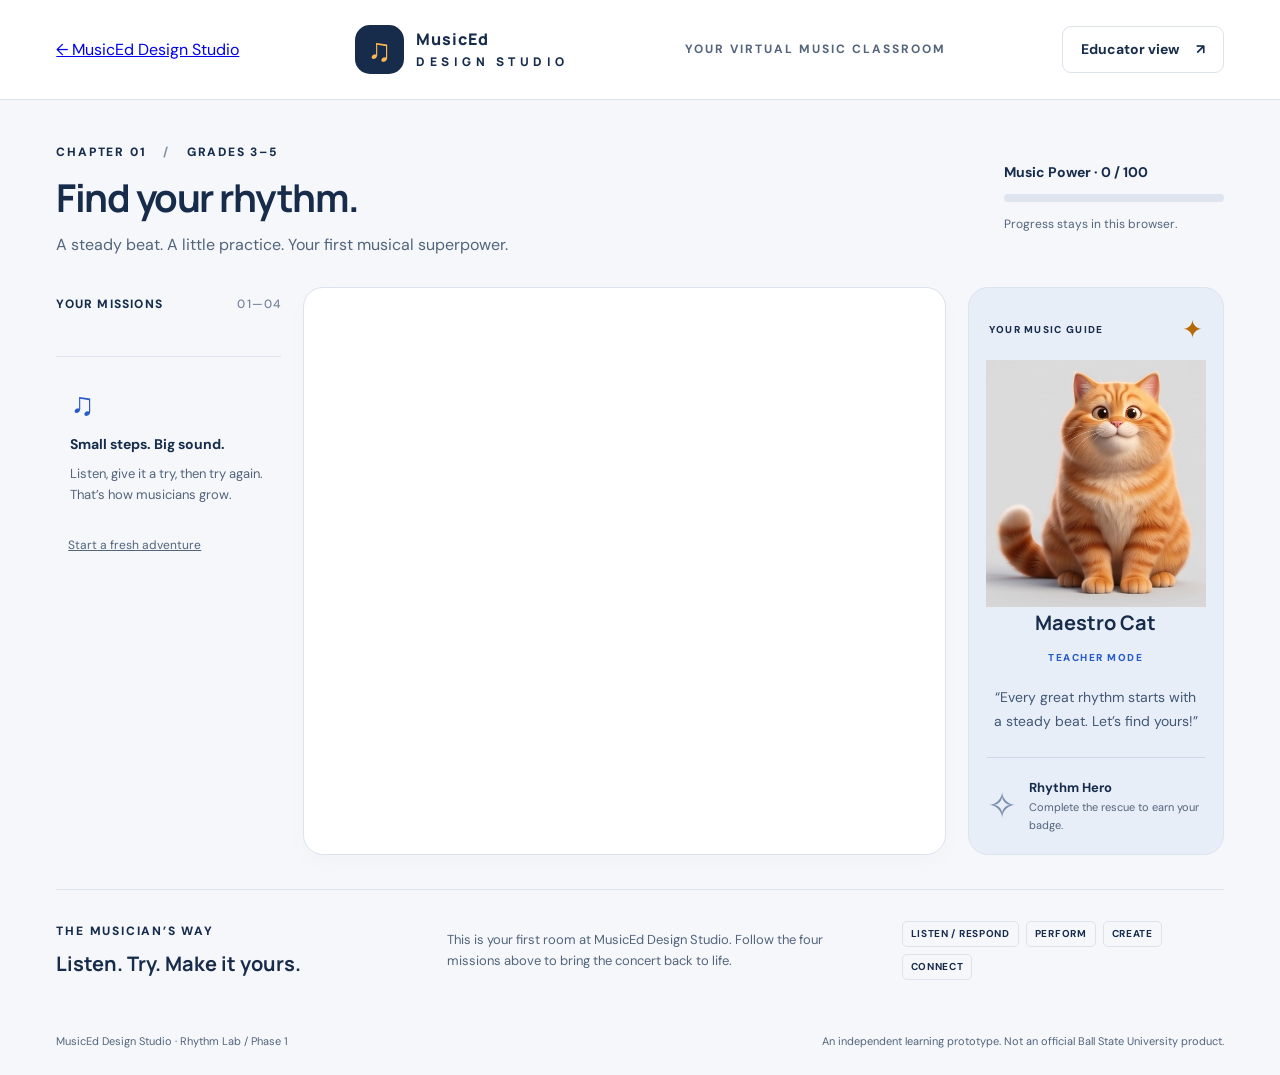
==== rhythm-lab/index.html @ 7a93085a "Add files via upload" ====
<!doctype html>
<html lang="en"><head><meta charset="utf-8"><meta name="viewport" content="width=device-width,initial-scale=1"><title>MusicEd Design Studio • Rhythm Lab</title><meta name="description" content="Learn, listen, and play in Maestro Cat’s interactive Rhythm Lab for grades 3–5."><link rel="icon" type="image/svg+xml" href="data:image/svg+xml,%3Csvg xmlns='http://www.w3.org/2000/svg' viewBox='0 0 40 40'%3E%3Crect width='40' height='40' rx='12' fill='%23132849'/%3E%3Ctext x='8' y='30' font-size='30' fill='%23ffbb53'%3E♪%3C/text%3E%3C/svg%3E"><link rel="stylesheet" href="style.css"><script src="app.js" defer></script></head>
<body><a class="skip" href="#workspace">Skip to lesson</a><header><a href="../">← MusicEd Design Studio</a><a class="brand" href="#" aria-label="MusicEd Design Studio classroom"><span class="brandmark">♫</span><span>MusicEd<small>DESIGN STUDIO</small></span></a><div class="header-center">YOUR VIRTUAL MUSIC CLASSROOM</div><button id="teacher-open" class="outline">Educator view <span aria-hidden="true">↗</span></button></header>
<main><section class="welcome"><div><span class="eyebrow">CHAPTER 01 <span> / </span> GRADES 3–5</span><h1>Find your rhythm.</h1><p>A steady beat. A little practice. Your first musical superpower.</p></div><div class="power"><span id="power-label">Music Power · 0 / 100</span><progress id="power" value="0" max="100"></progress><small id="save-status">Progress stays in this browser.</small></div></section>
<div class="classroom"><aside class="mission-sidebar"><div class="side-heading">YOUR MISSIONS <span>01—04</span></div><nav id="missions" aria-label="Rhythm missions"></nav><div class="side-note"><span class="note-icon">♫</span><strong>Small steps. Big sound.</strong><p>Listen, give it a try, then try again. That’s how musicians grow.</p></div><button id="reset" class="text-button">Start a fresh adventure</button></aside>
<section id="workspace" class="workspace" tabindex="-1" aria-label="Interactive music lesson"></section>
<aside class="mentor"><div class="mentor-top"><span class="eyebrow">YOUR MUSIC GUIDE</span><span class="mentor-star">✦</span></div><div class="portrait" role="img" aria-label="Maestro Cat, a friendly orange tabby"><img src="../assets/maestro-reference.jpeg" alt="" width="2048" height="1117"></div><div class="mentor-copy"><h2 id="cat-name">Maestro Cat</h2><span class="cat-state" id="cat-state">TEACHER MODE</span><p id="cat-message">“Every great rhythm starts with a steady beat. Let’s find yours!”</p></div><div class="badge-box" id="badge"><span>✧</span><div><strong>Rhythm Hero</strong><small>Complete the rescue to earn your badge.</small></div></div></aside></div>
<section class="journey"><div><span class="eyebrow">THE MUSICIAN’S WAY</span><h2>Listen. Try. Make it yours.</h2></div><p>This is your first room at MusicEd Design Studio. Follow the four missions above to bring the concert back to life.</p><div class="journey-tags"><span>LISTEN / RESPOND</span><span>PERFORM</span><span>CREATE</span><span>CONNECT</span></div></section></main>
<footer><span>MusicEd Design Studio <span aria-hidden="true">·</span> Rhythm Lab / Phase 1</span><span>An independent learning prototype. Not an official Ball State University product.</span></footer>
<dialog id="teacher"><div class="dialog-head"><div><span class="eyebrow">MUSIC EDUCATOR MODE</span><h2>Teach the Rhythm Lab</h2></div><button class="close" data-close="teacher" aria-label="Close educator view">×</button></div><p class="intro">Grades 3–5 · 15–20 minutes · speakers and a keyboard or touch screen</p><div class="teacher-grid"><section><h3>Learning targets</h3><ul><li>Maintain a steady pulse over eight beats.</li><li>Read a quarter note, a pair of eighth notes, and a quarter rest in a quarter-note beat context.</li><li>Compare faster and slower tempi.</li><li>Create, listen to, and revise a four-beat rhythm.</li></ul><h3>Teach it in the room</h3><p>Invite students to pat a pulse, echo a short pattern, and describe what changed. Model the rest with silent hands while the beat continues. Let partners alternate performer and observer.</p><h3>Connect</h3><p>Ask: “Where do you notice a steady pulse in your day? Which rhythm would you choose for a celebration, and why?” Discuss how practice and cooperation support an ensemble.</p></section><section><h3>Indiana standards connection</h3><p>This introductory practice supports selected ideas in the 2023 Music standards; it is not a complete standards assessment.</p><div id="standards"></div><h3>Evidence of learning</h3><p>Use the explanation questions, a student’s four-beat pattern, and an observed performance. The rescue score is practice feedback, not a grade: device delay and motor access can affect it.</p><h3>Adapt and extend</h3><p>Use the visible beat lights, slow the tempo, perform with a partner, or respond through movement. Accept an untimed teacher-observed performance as an alternative. Extend by asking students to repeat and vary the pattern across four measures.</p></section></div><section class="reflection"><h3>Preservice teacher reflection</h3><p>Informed by Ball State’s emphasis on classroom experience and reflection: teach a two-minute echo activity. What did you observe? What change helped learners keep the pulse? This resource complements supervised practice.</p><label for="reflection">Your teaching notes</label><textarea id="reflection" rows="3" placeholder="I noticed… Next time I will…"></textarea><small>Notes are saved only in this browser.</small></section><div class="source-links"><a href="https://www.in.gov/doe/files/IAS-Grades-K-12-Music.pdf" target="_blank" rel="noopener">Indiana 2023 Music Standards ↗</a><a href="https://www.bsu.edu/academics/collegesanddepartments/music/degrees-and-programs/undergraduate-majors/music-education" target="_blank" rel="noopener">Ball State Music Education ↗</a></div></dialog>
<dialog id="reset-dialog"><h2>Start again?</h2><p>This clears your mission progress and rhythm pattern on this browser. Your teaching notes stay.</p><div class="actions"><button class="outline" data-close="reset-dialog">Keep my progress</button><button class="primary" id="confirm-reset">Start fresh</button></div></dialog>
</body></html>
---- rhythm-lab/style.css ----
@import url('https://fonts.googleapis.com/css2?family=DM+Sans:wght@400;500;600;700&family=Manrope:wght@400;500;600;700;800&display=swap');
:root{--ink:#172c4b;--muted:#53647b;--blue:#265bc8;--paper:#f5f7fb;--line:#dce3ed;--orange:#ffb84e;--white:#fff}*{box-sizing:border-box}body{margin:0;background:var(--paper);color:var(--ink);font:16px/1.6 'DM Sans',Arial,sans-serif}button,a,input,textarea{-webkit-tap-highlight-color:transparent}button{font:inherit;cursor:pointer}button:disabled{cursor:not-allowed;opacity:.5}button:focus-visible,a:focus-visible,input:focus-visible,textarea:focus-visible{outline:3px solid #df7200;outline-offset:4px}button{transition:background .15s,transform .15s}button:active:not(:disabled){transform:translateY(2px)}h1,h2,h3,p{margin-top:0}h1,h2,h3,.brand{font-family:'Manrope',Arial,sans-serif}header{height:100px;border-bottom:1px solid var(--line);display:flex;align-items:center;justify-content:space-between;padding:0 4.4%;background:white;gap:20px}.brand{display:flex;gap:12px;align-items:center;color:var(--ink);text-decoration:none;font-size:16px;font-weight:800;letter-spacing:1px;line-height:1.3}.brand small{display:block;font-size:12px;letter-spacing:4.5px;margin-top:4px}.brandmark{display:grid;place-items:center;background:var(--ink);color:var(--orange);width:49px;height:49px;border-radius:15px;font-size:32px}.header-center{font-size:12px;letter-spacing:2px;font-weight:700;color:var(--muted)}.outline{border:1px solid var(--line);background:white;color:var(--ink);border-radius:9px;padding:11px 18px;font-weight:700;font-size:14px}.outline:hover{background:#eaf0fb}.outline span{margin-left:14px}main{max-width:1520px;padding:38px 4.4% 20px;margin:auto}.welcome{display:flex;justify-content:space-between;align-items:center;gap:25px;margin-bottom:30px}.eyebrow{font-size:12px;letter-spacing:1.8px;font-weight:800}.eyebrow>span{margin:0 12px;color:#8190a4}h1{font-size:clamp(30px,3vw,42px);line-height:1.25;letter-spacing:-1.5px;margin:10px 0}.welcome p{margin:0;color:var(--muted)}.power{min-width:220px;font-size:14px;font-weight:700}.power progress{display:block;width:100%;height:8px;border:0;margin:10px 0;background:#dfe5ee;border-radius:8px;overflow:hidden}.power progress::-webkit-progress-bar{background:#dfe5ee}.power progress::-webkit-progress-value{background:var(--blue)}.power progress::-moz-progress-bar{background:var(--blue)}small{font-size:12px}.power small{font-weight:400;color:var(--muted)}.classroom{display:grid;grid-template-columns:225px minmax(0,1fr) 256px;gap:22px;align-items:stretch}.mission-sidebar{padding-top:8px}.side-heading{font-size:12px;font-weight:800;letter-spacing:1.2px;margin-bottom:17px;display:flex;justify-content:space-between}.side-heading span{color:#75849a;font-weight:500}nav{display:grid;gap:10px}.mission{width:100%;border:1px solid transparent;background:transparent;padding:15px 10px;text-align:left;display:flex;gap:12px;align-items:center;border-radius:12px;color:var(--ink)}.mission.active{background:#e4edfc;border-color:#c9d8f6}.mission:hover:not(:disabled){background:#e9eff8}.mission .number{width:35px;height:35px;background:white;border:1px solid var(--line);border-radius:10px;display:grid;place-items:center;font-size:13px;flex-shrink:0}.mission.active .number{background:var(--blue);color:white;border-color:var(--blue)}.mission strong{display:block;font-size:14px}.mission small{display:block;color:var(--muted);font-size:12px}.mission.done .number{background:#d5ecdf;color:#176244}.side-note{padding:22px 14px 14px;border-top:1px solid var(--line);margin-top:25px}.note-icon{font-size:32px;color:var(--blue);display:block}.side-note strong{font-size:14px}.side-note p{font-size:13px;color:var(--muted);margin:8px 0}.text-button{font-size:12px;padding:8px 12px;color:var(--muted);background:none;border:0;text-decoration:underline}.workspace{background:white;border:1px solid var(--line);border-radius:20px;padding:28px;min-height:557px;box-shadow:0 8px 24px #172c4b05}.lesson-top{display:flex;align-items:center;justify-content:space-between;margin-bottom:18px;gap:10px}.lesson-pill{font-size:12px;font-weight:700;color:var(--blue);background:#edf3ff;border-radius:6px;padding:4px 9px}.duration{font-size:12px;color:var(--muted)}.workspace h2{font-size:28px;letter-spacing:-1px;line-height:1.3;margin-bottom:10px}.workspace .intro{font-size:15px;color:var(--muted);line-height:1.6;margin-bottom:22px}.console{background:#142a4a;color:white;border-radius:14px;padding:24px 22px;margin:20px 0;position:relative}.console-label{font-size:11px;letter-spacing:2px;color:#a9bcd8}.beat-row{display:flex;justify-content:space-between;gap:12px;margin:22px 0}.beat{flex:1;min-width:0;border:1px solid #526783;background:#243b5c;color:#c9d7ea;border-radius:50%;aspect-ratio:1;max-width:66px;display:grid;place-items:center;font-size:22px;font-weight:700;transition:background .07s,color .07s}.beat.lit{background:var(--orange);color:#182a44;border-color:var(--orange);box-shadow:0 0 22px #ffb84e40}.console-bottom{display:flex;justify-content:space-between;gap:10px;align-items:center;font-size:12px;color:#becde3}.primary,.secondary{border:0;border-radius:9px;padding:12px 20px;font-weight:700;font-size:14px}.primary{background:var(--blue);color:white}.primary:hover{background:#1b489f}.secondary{background:#eaf0fb;color:var(--blue)}.actions{display:flex;gap:10px;flex-wrap:wrap;margin:18px 0}.question{border-top:1px solid var(--line);padding-top:20px;margin-top:24px}.question h3{font-size:16px;margin-bottom:12px}.answers{display:grid;gap:8px}.answer{padding:12px 14px;border:1px solid var(--line);border-radius:8px;background:white;text-align:left;color:var(--ink);font-size:14px}.answer:hover{border-color:var(--blue);background:#f3f7ff}.answer.correct{background:#e2f3e9;border-color:#8ec8a9}.feedback{font-size:14px;margin-top:12px;min-height:23px;color:#245943}.feedback.wrong{color:#9e4b10}.next{margin-top:12px}.mentor{border-radius:20px;background:#e8eef8;overflow:hidden;border:1px solid #dce4ef;display:flex;flex-direction:column}.mentor-top{padding:22px 20px 0;display:flex;justify-content:space-between;align-items:center}.mentor-top .eyebrow{font-size:10px;letter-spacing:1.3px}.mentor-star{color:#b56a05;font-size:25px}.portrait{position:relative;overflow:hidden;width:220px;height:247px;margin:10px auto 0;isolation:isolate}.portrait img{position:absolute;width:1126.4px;height:614.35px;max-width:none;left:-21px;top:-89px;mix-blend-mode:multiply}.portrait.hero img{left:-596px;top:-89px}.portrait.hero{width:250px}.mentor-copy{padding:0 23px;text-align:center}.mentor-copy h2{font-size:20px;margin-bottom:4px}.cat-state{font-size:10px;font-weight:800;letter-spacing:1.5px;color:var(--blue)}.mentor-copy p{font-size:14px;margin:17px 0 24px;color:#415775;line-height:1.7}.badge-box{border-top:1px solid #cdd9eb;margin:auto 18px 0;padding:19px 0;display:flex;gap:12px;align-items:center}.badge-box>span{font-size:36px;color:#7b8fae}.badge-box strong{font-size:13px;display:block}.badge-box small{font-size:11px;line-height:1.6;display:block;color:#53647b}.badge-box.earned>span{color:#b46c07}.journey{display:grid;grid-template-columns:1.1fr 1.3fr 1fr;gap:36px;border-top:1px solid var(--line);padding:27px 0 10px;margin-top:34px;align-items:center}.journey h2{font-size:20px;margin:5px 0}.journey p{font-size:13px;color:var(--muted);margin:0}.journey-tags{display:flex;gap:7px;flex-wrap:wrap}.journey-tags span{font-size:10px;font-weight:700;letter-spacing:.7px;border:1px solid var(--line);padding:4px 8px;border-radius:5px}footer{max-width:1520px;margin:auto;padding:18px 4.4% 25px;display:flex;justify-content:space-between;gap:20px;font-size:11px;color:var(--muted)}dialog{border:1px solid var(--line);border-radius:18px;padding:30px;max-width:880px;width:calc(100% - 32px);color:var(--ink);box-shadow:0 20px 100px #13284940}dialog::backdrop{background:#10254099;backdrop-filter:blur(4px)}.dialog-head{display:flex;justify-content:space-between;gap:20px}.dialog-head h2{margin:7px 0}.close{background:#edf1f8;border:0;border-radius:50%;width:40px;height:40px;font-size:27px;flex-shrink:0}.teacher-grid{display:grid;grid-template-columns:1fr 1fr;gap:32px}.teacher-grid p,.teacher-grid li,.reflection p{font-size:14px}.teacher-grid h3,.reflection h3{font-size:16px;margin-bottom:8px;margin-top:20px}.teacher-grid ul{padding-left:20px}.standard{font-size:13px;padding:7px 0;border-bottom:1px solid var(--line)}.standard strong{color:var(--blue)}.reflection{border-top:1px solid var(--line);margin-top:20px}.reflection label{display:block;font-size:14px;font-weight:700}.reflection textarea{width:100%;border:1px solid var(--line);padding:10px;border-radius:8px;font:inherit;resize:vertical}.source-links{display:flex;gap:18px;flex-wrap:wrap;margin-top:20px}.source-links a{font-size:13px;color:var(--blue)}.symbol-row{display:grid;grid-template-columns:repeat(3,1fr);gap:9px}.symbol-card{border:1px solid var(--line);border-radius:10px;padding:10px 5px;text-align:center;background:#f7f9fd}.symbol-card b{display:block;font-family:Georgia,serif;font-size:35px;font-weight:400;line-height:1.5}.symbol-card span{font-size:12px;display:block}.symbol-card small{font-size:11px;color:var(--muted)}.builder{display:grid;grid-template-columns:repeat(4,1fr);gap:9px;margin:15px 0}.build-cell{background:#edf3ff;border:1px solid #c3d3f0;border-radius:10px;color:var(--ink);padding:8px 4px}.build-cell b{font-family:Georgia,serif;font-size:30px;display:block;font-weight:400}.build-cell small{font-size:11px}.caption{font-size:12px;color:var(--muted)}.tempo-control{display:flex;align-items:center;gap:12px;font-size:14px;margin-top:18px}.tempo-control input{width:100%;accent-color:var(--blue)}.tap-pad{display:block;touch-action:manipulation;width:100%;background:var(--orange);color:var(--ink);border:0;border-bottom:5px solid #d8891c;border-radius:12px;padding:15px;font-weight:800;font-size:19px}.tap-pad.pressed{background:#ffd18b;transform:translateY(3px)}.tap-pad small{display:block;font-weight:500;font-size:12px}.pattern{display:grid;grid-template-columns:repeat(8,1fr);gap:5px;margin:16px 0}.pattern span{font-family:Georgia,serif;font-size:26px;text-align:center;background:#ecf1f9;border-radius:5px;padding:5px 0}.pattern span small{display:block;font:10px 'DM Sans',sans-serif}.rescue-state{min-height:28px;font-weight:700;font-size:15px;margin-bottom:12px}.result{padding:18px;background:#eaf5ee;border-radius:10px;margin:15px 0}.result h3{margin:0 0 5px;font-size:19px}.result p{font-size:14px;margin:0}.skip{position:fixed;top:-60px;z-index:10;background:white;padding:12px}.skip:focus{top:5px}.complete-mark{color:#22714f;font-size:12px;font-weight:700}.celebrate{animation:reveal .65s ease-out}@keyframes reveal{from{opacity:0;transform:scale(.9)}to{opacity:1;transform:scale(1)}}
@media(min-width:1500px){.classroom{grid-template-columns:245px minmax(0,1fr) 285px}.portrait{margin-top:25px;margin-bottom:15px}.workspace{padding:32px 36px}}
@media(max-width:1120px){.classroom{grid-template-columns:190px minmax(0,1fr)}.mentor{display:none}.header-center{display:none}.journey{grid-template-columns:1fr 1.5fr}.journey-tags{grid-column:1/-1}.welcome p{font-size:14px}}
@media(max-width:690px){header{height:80px;padding:0 20px}.brand{font-size:12px;gap:8px}.brand small{font-size:9px;letter-spacing:3px}.brandmark{width:38px;height:38px;font-size:25px}header .outline{font-size:12px;padding:9px 11px}header .outline span{display:none}main{padding:25px 18px}.welcome{display:block;margin-bottom:24px}.power{margin-top:20px;max-width:100%;font-size:12px}.power small{font-size:11px}.classroom{display:block}.mission-sidebar{padding:0}.side-heading,.side-note,.mission-sidebar>.text-button{display:none}nav{grid-template-columns:repeat(4,1fr);gap:6px;margin-bottom:15px}.mission{display:block;text-align:center;padding:9px 2px;background:#edf1f8}.mission .number{margin:0 auto 5px;width:28px;height:28px;font-size:11px;border-radius:8px}.mission strong{font-size:11px;line-height:1.3}.mission small{display:none}.workspace{padding:22px 18px;min-height:0}.workspace h2{font-size:25px}.workspace .intro{font-size:14px}.mentor{display:grid;grid-template-columns:110px 1fr;margin-top:18px;align-items:center;padding:10px}.mentor-top,.badge-box{display:none}.portrait,.portrait.hero{width:104px;height:124px;margin:0}.portrait img{width:563.2px;height:307.175px;left:-10px;top:-44px}.portrait.hero img{left:-298px;top:-44px}.mentor-copy{padding:10px}.mentor-copy h2{font-size:18px}.mentor-copy p{font-size:12px;margin:8px 0}.journey{display:block;margin-top:25px}.journey p{margin:12px 0}.journey-tags{margin-top:15px}footer{display:block;padding:0 20px 25px}footer>span{display:block;margin-top:8px}.teacher-grid{grid-template-columns:1fr;gap:0}dialog{padding:22px}.pattern{gap:3px}.pattern span{font-size:23px}.console{padding:20px 16px}.beat-row{gap:10px}.eyebrow{font-size:10px}.tempo-control{font-size:12px}}
@media(prefers-reduced-motion:reduce){*,*::before,*::after{animation:none!important;transition:none!important;scroll-behavior:auto!important}}
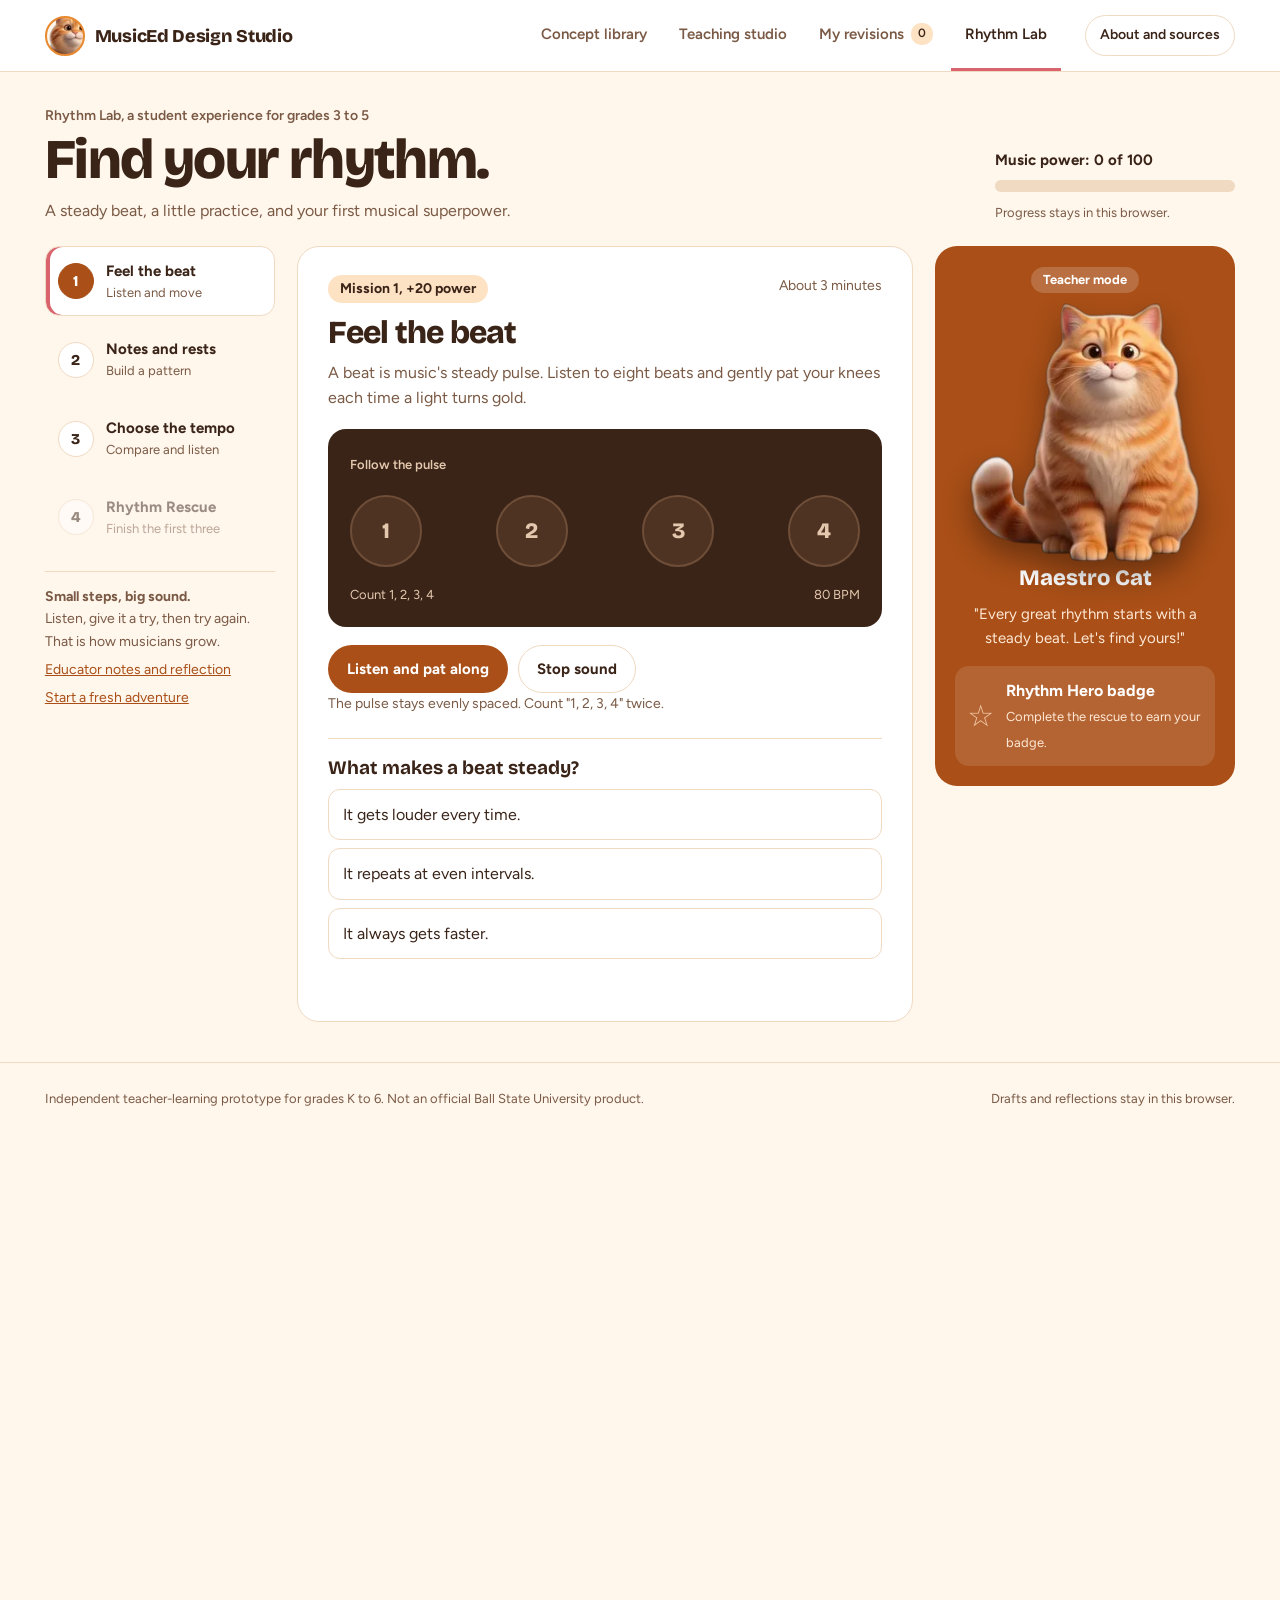
==== commit 0311d7c1: "Add files via upload" ====
--- a/rhythm-lab/index.html
+++ b/rhythm-lab/index.html
@@ -1,12 +1,2 @@
 <!doctype html>
-<html lang="en"><head><meta charset="utf-8"><meta name="viewport" content="width=device-width,initial-scale=1"><title>MusicEd Design Studio • Rhythm Lab</title><meta name="description" content="Learn, listen, and play in Maestro Cat’s interactive Rhythm Lab for grades 3–5."><link rel="icon" type="image/svg+xml" href="data:image/svg+xml,%3Csvg xmlns='http://www.w3.org/2000/svg' viewBox='0 0 40 40'%3E%3Crect width='40' height='40' rx='12' fill='%23132849'/%3E%3Ctext x='8' y='30' font-size='30' fill='%23ffbb53'%3E♪%3C/text%3E%3C/svg%3E"><link rel="stylesheet" href="style.css"><script src="app.js" defer></script></head>
-<body><a class="skip" href="#workspace">Skip to lesson</a><header><a href="../">← MusicEd Design Studio</a><a class="brand" href="#" aria-label="MusicEd Design Studio classroom"><span class="brandmark">♫</span><span>MusicEd<small>DESIGN STUDIO</small></span></a><div class="header-center">YOUR VIRTUAL MUSIC CLASSROOM</div><button id="teacher-open" class="outline">Educator view <span aria-hidden="true">↗</span></button></header>
-<main><section class="welcome"><div><span class="eyebrow">CHAPTER 01 <span> / </span> GRADES 3–5</span><h1>Find your rhythm.</h1><p>A steady beat. A little practice. Your first musical superpower.</p></div><div class="power"><span id="power-label">Music Power · 0 / 100</span><progress id="power" value="0" max="100"></progress><small id="save-status">Progress stays in this browser.</small></div></section>
-<div class="classroom"><aside class="mission-sidebar"><div class="side-heading">YOUR MISSIONS <span>01—04</span></div><nav id="missions" aria-label="Rhythm missions"></nav><div class="side-note"><span class="note-icon">♫</span><strong>Small steps. Big sound.</strong><p>Listen, give it a try, then try again. That’s how musicians grow.</p></div><button id="reset" class="text-button">Start a fresh adventure</button></aside>
-<section id="workspace" class="workspace" tabindex="-1" aria-label="Interactive music lesson"></section>
-<aside class="mentor"><div class="mentor-top"><span class="eyebrow">YOUR MUSIC GUIDE</span><span class="mentor-star">✦</span></div><div class="portrait" role="img" aria-label="Maestro Cat, a friendly orange tabby"><img src="../assets/maestro-reference.jpeg" alt="" width="2048" height="1117"></div><div class="mentor-copy"><h2 id="cat-name">Maestro Cat</h2><span class="cat-state" id="cat-state">TEACHER MODE</span><p id="cat-message">“Every great rhythm starts with a steady beat. Let’s find yours!”</p></div><div class="badge-box" id="badge"><span>✧</span><div><strong>Rhythm Hero</strong><small>Complete the rescue to earn your badge.</small></div></div></aside></div>
-<section class="journey"><div><span class="eyebrow">THE MUSICIAN’S WAY</span><h2>Listen. Try. Make it yours.</h2></div><p>This is your first room at MusicEd Design Studio. Follow the four missions above to bring the concert back to life.</p><div class="journey-tags"><span>LISTEN / RESPOND</span><span>PERFORM</span><span>CREATE</span><span>CONNECT</span></div></section></main>
-<footer><span>MusicEd Design Studio <span aria-hidden="true">·</span> Rhythm Lab / Phase 1</span><span>An independent learning prototype. Not an official Ball State University product.</span></footer>
-<dialog id="teacher"><div class="dialog-head"><div><span class="eyebrow">MUSIC EDUCATOR MODE</span><h2>Teach the Rhythm Lab</h2></div><button class="close" data-close="teacher" aria-label="Close educator view">×</button></div><p class="intro">Grades 3–5 · 15–20 minutes · speakers and a keyboard or touch screen</p><div class="teacher-grid"><section><h3>Learning targets</h3><ul><li>Maintain a steady pulse over eight beats.</li><li>Read a quarter note, a pair of eighth notes, and a quarter rest in a quarter-note beat context.</li><li>Compare faster and slower tempi.</li><li>Create, listen to, and revise a four-beat rhythm.</li></ul><h3>Teach it in the room</h3><p>Invite students to pat a pulse, echo a short pattern, and describe what changed. Model the rest with silent hands while the beat continues. Let partners alternate performer and observer.</p><h3>Connect</h3><p>Ask: “Where do you notice a steady pulse in your day? Which rhythm would you choose for a celebration, and why?” Discuss how practice and cooperation support an ensemble.</p></section><section><h3>Indiana standards connection</h3><p>This introductory practice supports selected ideas in the 2023 Music standards; it is not a complete standards assessment.</p><div id="standards"></div><h3>Evidence of learning</h3><p>Use the explanation questions, a student’s four-beat pattern, and an observed performance. The rescue score is practice feedback, not a grade: device delay and motor access can affect it.</p><h3>Adapt and extend</h3><p>Use the visible beat lights, slow the tempo, perform with a partner, or respond through movement. Accept an untimed teacher-observed performance as an alternative. Extend by asking students to repeat and vary the pattern across four measures.</p></section></div><section class="reflection"><h3>Preservice teacher reflection</h3><p>Informed by Ball State’s emphasis on classroom experience and reflection: teach a two-minute echo activity. What did you observe? What change helped learners keep the pulse? This resource complements supervised practice.</p><label for="reflection">Your teaching notes</label><textarea id="reflection" rows="3" placeholder="I noticed… Next time I will…"></textarea><small>Notes are saved only in this browser.</small></section><div class="source-links"><a href="https://www.in.gov/doe/files/IAS-Grades-K-12-Music.pdf" target="_blank" rel="noopener">Indiana 2023 Music Standards ↗</a><a href="https://www.bsu.edu/academics/collegesanddepartments/music/degrees-and-programs/undergraduate-majors/music-education" target="_blank" rel="noopener">Ball State Music Education ↗</a></div></dialog>
-<dialog id="reset-dialog"><h2>Start again?</h2><p>This clears your mission progress and rhythm pattern on this browser. Your teaching notes stay.</p><div class="actions"><button class="outline" data-close="reset-dialog">Keep my progress</button><button class="primary" id="confirm-reset">Start fresh</button></div></dialog>
-</body></html>
+<html lang="en"><head><meta charset="utf-8"><title>Rhythm Lab</title><meta http-equiv="refresh" content="0; url=../#rhythm"><link rel="canonical" href="../#rhythm"></head><body><p>The Rhythm Lab now lives inside MusicEd Design Studio. <a href="../#rhythm">Open the Rhythm Lab</a>.</p></body></html>
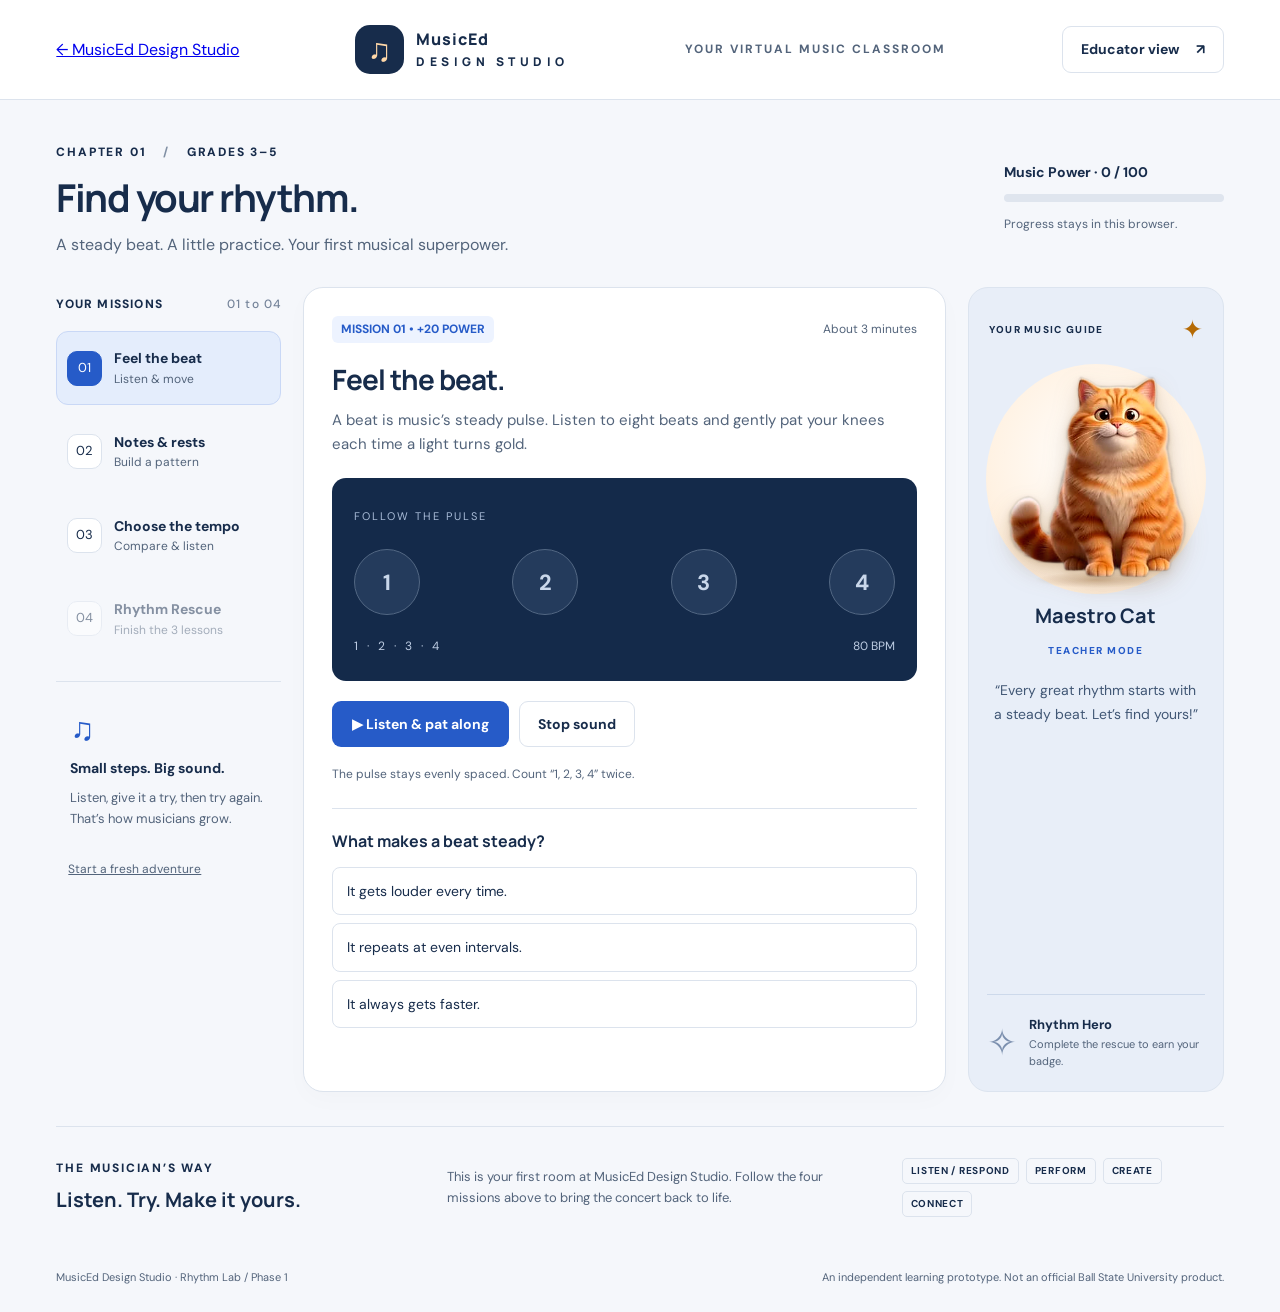
==== commit 10e9f2be: "Add files via upload" ====
--- a/rhythm-lab/index.html
+++ b/rhythm-lab/index.html
@@ -1,2 +1,12 @@
 <!doctype html>
-<html lang="en"><head><meta charset="utf-8"><title>Rhythm Lab</title><meta http-equiv="refresh" content="0; url=../#rhythm"><link rel="canonical" href="../#rhythm"></head><body><p>The Rhythm Lab now lives inside MusicEd Design Studio. <a href="../#rhythm">Open the Rhythm Lab</a>.</p></body></html>
+<html lang="en"><head><meta charset="utf-8"><meta name="viewport" content="width=device-width,initial-scale=1"><title>MusicEd Design Studio • Rhythm Lab</title><meta name="description" content="Learn, listen, and play in Maestro Cat’s interactive Rhythm Lab for grades 3–5."><link rel="icon" type="image/svg+xml" href="data:image/svg+xml,%3Csvg xmlns='http://www.w3.org/2000/svg' viewBox='0 0 40 40'%3E%3Crect width='40' height='40' rx='12' fill='%23132849'/%3E%3Ctext x='8' y='30' font-size='30' fill='%23ffbb53'%3E♪%3C/text%3E%3C/svg%3E"><link rel="stylesheet" href="style.css"><script src="app.js" defer></script></head>
+<body><a class="skip" href="#workspace">Skip to lesson</a><header><a href="../">← MusicEd Design Studio</a><a class="brand" href="#" aria-label="MusicEd Design Studio classroom"><span class="brandmark">♫</span><span>MusicEd<small>DESIGN STUDIO</small></span></a><div class="header-center">YOUR VIRTUAL MUSIC CLASSROOM</div><button id="teacher-open" class="outline">Educator view <span aria-hidden="true">↗</span></button></header>
+<main><section class="welcome"><div><span class="eyebrow">CHAPTER 01 <span> / </span> GRADES 3–5</span><h1>Find your rhythm.</h1><p>A steady beat. A little practice. Your first musical superpower.</p></div><div class="power"><span id="power-label">Music Power · 0 / 100</span><progress id="power" value="0" max="100"></progress><small id="save-status">Progress stays in this browser.</small></div></section>
+<div class="classroom"><aside class="mission-sidebar"><div class="side-heading">YOUR MISSIONS <span>01 to 04</span></div><nav id="missions" aria-label="Rhythm missions"></nav><div class="side-note"><span class="note-icon">♫</span><strong>Small steps. Big sound.</strong><p>Listen, give it a try, then try again. That’s how musicians grow.</p></div><button id="reset" class="text-button">Start a fresh adventure</button></aside>
+<section id="workspace" class="workspace" tabindex="-1" aria-label="Interactive music lesson"></section>
+<aside class="mentor"><div class="mentor-top"><span class="eyebrow">YOUR MUSIC GUIDE</span><span class="mentor-star">✦</span></div><div class="portrait" role="img" aria-label="Maestro Cat, a friendly orange tabby"><img class="cat-regular" src="../assets/cat-front.webp" alt="" width="540" height="620"><img class="cat-hero" src="../assets/cat-victory.webp" alt="" width="694" height="660"></div><div class="mentor-copy"><h2 id="cat-name">Maestro Cat</h2><span class="cat-state" id="cat-state">TEACHER MODE</span><p id="cat-message">“Every great rhythm starts with a steady beat. Let’s find yours!”</p></div><div class="badge-box" id="badge"><span>✧</span><div><strong>Rhythm Hero</strong><small>Complete the rescue to earn your badge.</small></div></div></aside></div>
+<section class="journey"><div><span class="eyebrow">THE MUSICIAN’S WAY</span><h2>Listen. Try. Make it yours.</h2></div><p>This is your first room at MusicEd Design Studio. Follow the four missions above to bring the concert back to life.</p><div class="journey-tags"><span>LISTEN / RESPOND</span><span>PERFORM</span><span>CREATE</span><span>CONNECT</span></div></section></main>
+<footer><span>MusicEd Design Studio <span aria-hidden="true">·</span> Rhythm Lab / Phase 1</span><span>An independent learning prototype. Not an official Ball State University product.</span></footer>
+<dialog id="teacher"><div class="dialog-head"><div><span class="eyebrow">MUSIC EDUCATOR MODE</span><h2>Teach the Rhythm Lab</h2></div><button class="close" data-close="teacher" aria-label="Close educator view">×</button></div><p class="intro">Grades 3–5 · 15–20 minutes · speakers and a keyboard or touch screen</p><div class="teacher-grid"><section><h3>Learning targets</h3><ul><li>Maintain a steady pulse over eight beats.</li><li>Read a quarter note, a pair of eighth notes, and a quarter rest in a quarter-note beat context.</li><li>Compare faster and slower tempi.</li><li>Create, listen to, and revise a four-beat rhythm.</li></ul><h3>Teach it in the room</h3><p>Invite students to pat a pulse, echo a short pattern, and describe what changed. Model the rest with silent hands while the beat continues. Let partners alternate performer and observer.</p><h3>Connect</h3><p>Ask: “Where do you notice a steady pulse in your day? Which rhythm would you choose for a celebration, and why?” Discuss how practice and cooperation support an ensemble.</p></section><section><h3>Indiana standards connection</h3><p>This introductory practice supports selected ideas in the 2023 Music standards; it is not a complete standards assessment.</p><div id="standards"></div><h3>Evidence of learning</h3><p>Use the explanation questions, a student’s four-beat pattern, and an observed performance. The rescue score is practice feedback, not a grade: device delay and motor access can affect it.</p><h3>Adapt and extend</h3><p>Use the visible beat lights, slow the tempo, perform with a partner, or respond through movement. Accept an untimed teacher-observed performance as an alternative. Extend by asking students to repeat and vary the pattern across four measures.</p></section></div><section class="reflection"><h3>Preservice teacher reflection</h3><p>Informed by Ball State’s emphasis on classroom experience and reflection: teach a two-minute echo activity. What did you observe? What change helped learners keep the pulse? This resource complements supervised practice.</p><label for="reflection">Your teaching notes</label><textarea id="reflection" rows="3" placeholder="I noticed… Next time I will…"></textarea><small>Notes are saved only in this browser.</small></section><div class="source-links"><a href="https://www.in.gov/doe/files/IAS-Grades-K-12-Music.pdf" target="_blank" rel="noopener">Indiana 2023 Music Standards ↗</a><a href="https://www.bsu.edu/academics/collegesanddepartments/music/degrees-and-programs/undergraduate-majors/music-education" target="_blank" rel="noopener">Ball State Music Education ↗</a></div></dialog>
+<dialog id="reset-dialog"><h2>Start again?</h2><p>This clears your mission progress and rhythm pattern on this browser. Your teaching notes stay.</p><div class="actions"><button class="outline" data-close="reset-dialog">Keep my progress</button><button class="primary" id="confirm-reset">Start fresh</button></div></dialog>
+</body></html>
--- a/rhythm-lab/style.css
+++ b/rhythm-lab/style.css
@@ -0,0 +1,6 @@
+@import url('https://fonts.googleapis.com/css2?family=DM+Sans:wght@400;500;600;700&family=Manrope:wght@400;500;600;700;800&display=swap');
+:root{--ink:#172c4b;--muted:#53647b;--blue:#265bc8;--paper:#f5f7fb;--line:#dce3ed;--orange:#ffd8a8;--apricot:#fff2e3;--white:#fff}*{box-sizing:border-box}body{margin:0;background:var(--paper);color:var(--ink);font:16px/1.6 'DM Sans',Arial,sans-serif}button,a,input,textarea{-webkit-tap-highlight-color:transparent}button{font:inherit;cursor:pointer}button:disabled{cursor:not-allowed;opacity:.5}button:focus-visible,a:focus-visible,input:focus-visible,textarea:focus-visible{outline:3px solid #df7200;outline-offset:4px}button{transition:background .15s,transform .15s}button:active:not(:disabled){transform:translateY(2px)}h1,h2,h3,p{margin-top:0}h1,h2,h3,.brand{font-family:'Manrope',Arial,sans-serif}header{height:100px;border-bottom:1px solid var(--line);display:flex;align-items:center;justify-content:space-between;padding:0 4.4%;background:white;gap:20px}.brand{display:flex;gap:12px;align-items:center;color:var(--ink);text-decoration:none;font-size:16px;font-weight:800;letter-spacing:1px;line-height:1.3}.brand small{display:block;font-size:12px;letter-spacing:4.5px;margin-top:4px}.brandmark{display:grid;place-items:center;background:var(--ink);color:var(--orange);width:49px;height:49px;border-radius:15px;font-size:32px}.header-center{font-size:12px;letter-spacing:2px;font-weight:700;color:var(--muted)}.outline{border:1px solid var(--line);background:white;color:var(--ink);border-radius:9px;padding:11px 18px;font-weight:700;font-size:14px}.outline:hover{background:#eaf0fb}.outline span{margin-left:14px}main{max-width:1520px;padding:38px 4.4% 20px;margin:auto}.welcome{display:flex;justify-content:space-between;align-items:center;gap:25px;margin-bottom:30px}.eyebrow{font-size:12px;letter-spacing:1.8px;font-weight:800}.eyebrow>span{margin:0 12px;color:#8190a4}h1{font-size:clamp(30px,3vw,42px);line-height:1.25;letter-spacing:-1.5px;margin:10px 0}.welcome p{margin:0;color:var(--muted)}.power{min-width:220px;font-size:14px;font-weight:700}.power progress{display:block;width:100%;height:8px;border:0;margin:10px 0;background:#dfe5ee;border-radius:8px;overflow:hidden}.power progress::-webkit-progress-bar{background:#dfe5ee}.power progress::-webkit-progress-value{background:var(--blue)}.power progress::-moz-progress-bar{background:var(--blue)}small{font-size:12px}.power small{font-weight:400;color:var(--muted)}.classroom{display:grid;grid-template-columns:225px minmax(0,1fr) 256px;gap:22px;align-items:stretch}.mission-sidebar{padding-top:8px}.side-heading{font-size:12px;font-weight:800;letter-spacing:1.2px;margin-bottom:17px;display:flex;justify-content:space-between}.side-heading span{color:#75849a;font-weight:500}nav{display:grid;gap:10px}.mission{width:100%;border:1px solid transparent;background:transparent;padding:15px 10px;text-align:left;display:flex;gap:12px;align-items:center;border-radius:12px;color:var(--ink)}.mission.active{background:#e4edfc;border-color:#c9d8f6}.mission:hover:not(:disabled){background:#e9eff8}.mission .number{width:35px;height:35px;background:white;border:1px solid var(--line);border-radius:10px;display:grid;place-items:center;font-size:13px;flex-shrink:0}.mission.active .number{background:var(--blue);color:white;border-color:var(--blue)}.mission strong{display:block;font-size:14px}.mission small{display:block;color:var(--muted);font-size:12px}.mission.done .number{background:#d5ecdf;color:#176244}.side-note{padding:22px 14px 14px;border-top:1px solid var(--line);margin-top:25px}.note-icon{font-size:32px;color:var(--blue);display:block}.side-note strong{font-size:14px}.side-note p{font-size:13px;color:var(--muted);margin:8px 0}.text-button{font-size:12px;padding:8px 12px;color:var(--muted);background:none;border:0;text-decoration:underline}.workspace{background:white;border:1px solid var(--line);border-radius:20px;padding:28px;min-height:557px;box-shadow:0 8px 24px #172c4b05}.lesson-top{display:flex;align-items:center;justify-content:space-between;margin-bottom:18px;gap:10px}.lesson-pill{font-size:12px;font-weight:700;color:var(--blue);background:#edf3ff;border-radius:6px;padding:4px 9px}.duration{font-size:12px;color:var(--muted)}.workspace h2{font-size:28px;letter-spacing:-1px;line-height:1.3;margin-bottom:10px}.workspace .intro{font-size:15px;color:var(--muted);line-height:1.6;margin-bottom:22px}.console{background:#142a4a;color:white;border-radius:14px;padding:24px 22px;margin:20px 0;position:relative}.console-label{font-size:11px;letter-spacing:2px;color:#a9bcd8}.beat-row{display:flex;justify-content:space-between;gap:12px;margin:22px 0}.beat{flex:1;min-width:0;border:1px solid #526783;background:#243b5c;color:#c9d7ea;border-radius:50%;aspect-ratio:1;max-width:66px;display:grid;place-items:center;font-size:22px;font-weight:700;transition:background .07s,color .07s}.beat.lit{background:var(--orange);color:#182a44;border-color:var(--orange);box-shadow:0 0 18px #ffd8a840}.console-bottom{display:flex;justify-content:space-between;gap:10px;align-items:center;font-size:12px;color:#becde3}.primary,.secondary{border:0;border-radius:9px;padding:12px 20px;font-weight:700;font-size:14px}.primary{background:var(--blue);color:white}.primary:hover{background:#1b489f}.secondary{background:#eaf0fb;color:var(--blue)}.actions{display:flex;gap:10px;flex-wrap:wrap;margin:18px 0}.question{border-top:1px solid var(--line);padding-top:20px;margin-top:24px}.question h3{font-size:16px;margin-bottom:12px}.answers{display:grid;gap:8px}.answer{padding:12px 14px;border:1px solid var(--line);border-radius:8px;background:white;text-align:left;color:var(--ink);font-size:14px}.answer:hover{border-color:var(--blue);background:#f3f7ff}.answer.correct{background:#e2f3e9;border-color:#8ec8a9}.feedback{font-size:14px;margin-top:12px;min-height:23px;color:#245943}.feedback.wrong{color:#9e4b10}.next{margin-top:12px}.mentor{border-radius:20px;background:#e8eef8;overflow:hidden;border:1px solid #dce4ef;display:flex;flex-direction:column}.mentor-top{padding:22px 20px 0;display:flex;justify-content:space-between;align-items:center}.mentor-top .eyebrow{font-size:10px;letter-spacing:1.3px}.mentor-star{color:#b56a05;font-size:25px}.portrait{position:relative;width:220px;height:230px;margin:14px auto 6px;border-radius:50%;background:radial-gradient(circle at 50% 42%,#fff 0,var(--apricot) 62%,#fde6cc 100%)}.portrait::after{content:"";position:absolute;left:22%;right:22%;bottom:6px;height:16px;border-radius:50%;background:radial-gradient(ellipse,#8a5a2a55 0,#8a5a2a00 70%)}.portrait img{position:absolute;left:8%;right:8%;bottom:14px;width:84%;height:92%;object-fit:contain;object-position:center bottom;filter:drop-shadow(0 10px 12px #7a4a1a33) drop-shadow(0 2px 3px #7a4a1a33) saturate(1.05) contrast(1.04);z-index:1}.portrait .cat-hero{display:none}.portrait.hero .cat-regular{display:none}.portrait.hero .cat-hero{display:block}.mentor-copy{padding:0 23px;text-align:center}.mentor-copy h2{font-size:20px;margin-bottom:4px}.cat-state{font-size:10px;font-weight:800;letter-spacing:1.5px;color:var(--blue)}.mentor-copy p{font-size:14px;margin:17px 0 24px;color:#415775;line-height:1.7}.badge-box{border-top:1px solid #cdd9eb;margin:auto 18px 0;padding:19px 0;display:flex;gap:12px;align-items:center}.badge-box>span{font-size:36px;color:#7b8fae}.badge-box strong{font-size:13px;display:block}.badge-box small{font-size:11px;line-height:1.6;display:block;color:#53647b}.badge-box.earned>span{color:#b46c07}.journey{display:grid;grid-template-columns:1.1fr 1.3fr 1fr;gap:36px;border-top:1px solid var(--line);padding:27px 0 10px;margin-top:34px;align-items:center}.journey h2{font-size:20px;margin:5px 0}.journey p{font-size:13px;color:var(--muted);margin:0}.journey-tags{display:flex;gap:7px;flex-wrap:wrap}.journey-tags span{font-size:10px;font-weight:700;letter-spacing:.7px;border:1px solid var(--line);padding:4px 8px;border-radius:5px}footer{max-width:1520px;margin:auto;padding:18px 4.4% 25px;display:flex;justify-content:space-between;gap:20px;font-size:11px;color:var(--muted)}dialog{border:1px solid var(--line);border-radius:18px;padding:30px;max-width:880px;width:calc(100% - 32px);color:var(--ink);box-shadow:0 20px 100px #13284940}dialog::backdrop{background:#10254099;backdrop-filter:blur(4px)}.dialog-head{display:flex;justify-content:space-between;gap:20px}.dialog-head h2{margin:7px 0}.close{background:#edf1f8;border:0;border-radius:50%;width:40px;height:40px;font-size:27px;flex-shrink:0}.teacher-grid{display:grid;grid-template-columns:1fr 1fr;gap:32px}.teacher-grid p,.teacher-grid li,.reflection p{font-size:14px}.teacher-grid h3,.reflection h3{font-size:16px;margin-bottom:8px;margin-top:20px}.teacher-grid ul{padding-left:20px}.standard{font-size:13px;padding:7px 0;border-bottom:1px solid var(--line)}.standard strong{color:var(--blue)}.reflection{border-top:1px solid var(--line);margin-top:20px}.reflection label{display:block;font-size:14px;font-weight:700}.reflection textarea{width:100%;border:1px solid var(--line);padding:10px;border-radius:8px;font:inherit;resize:vertical}.source-links{display:flex;gap:18px;flex-wrap:wrap;margin-top:20px}.source-links a{font-size:13px;color:var(--blue)}.symbol-row{display:grid;grid-template-columns:repeat(3,1fr);gap:9px}.symbol-card{border:1px solid var(--line);border-radius:10px;padding:10px 5px;text-align:center;background:#f7f9fd}.symbol-card b{display:block;font-family:Georgia,serif;font-size:35px;font-weight:400;line-height:1.5}.symbol-card span{font-size:12px;display:block}.symbol-card small{font-size:11px;color:var(--muted)}.builder{display:grid;grid-template-columns:repeat(4,1fr);gap:9px;margin:15px 0}.build-cell{background:#edf3ff;border:1px solid #c3d3f0;border-radius:10px;color:var(--ink);padding:8px 4px}.build-cell b{font-family:Georgia,serif;font-size:30px;display:block;font-weight:400}.build-cell small{font-size:11px}.caption{font-size:12px;color:var(--muted)}.tempo-control{display:flex;align-items:center;gap:12px;font-size:14px;margin-top:18px}.tempo-control input{width:100%;accent-color:var(--blue)}.tap-pad{display:block;touch-action:manipulation;width:100%;background:var(--apricot);color:var(--ink);border:1px solid #f3d3aa;border-bottom:5px solid #efc38d;border-radius:12px;padding:15px;font-weight:800;font-size:19px}.tap-pad.pressed{background:var(--orange);transform:translateY(3px)}.tap-pad small{display:block;font-weight:500;font-size:12px}.pattern{display:grid;grid-template-columns:repeat(8,1fr);gap:5px;margin:16px 0}.pattern span{font-family:Georgia,serif;font-size:26px;text-align:center;background:#ecf1f9;border-radius:5px;padding:5px 0}.pattern span small{display:block;font:10px 'DM Sans',sans-serif}.rescue-state{min-height:28px;font-weight:700;font-size:15px;margin-bottom:12px}.result{padding:18px;background:#eaf5ee;border-radius:10px;margin:15px 0}.result h3{margin:0 0 5px;font-size:19px}.result p{font-size:14px;margin:0}.skip{position:fixed;top:-60px;z-index:10;background:white;padding:12px}.skip:focus{top:5px}.complete-mark{color:#22714f;font-size:12px;font-weight:700}.celebrate{animation:reveal .65s ease-out}@keyframes reveal{from{opacity:0;transform:scale(.9)}to{opacity:1;transform:scale(1)}}
+@media(min-width:1500px){.classroom{grid-template-columns:245px minmax(0,1fr) 285px}.portrait{margin-top:25px;margin-bottom:15px}.workspace{padding:32px 36px}}
+@media(max-width:1120px){.classroom{grid-template-columns:190px minmax(0,1fr)}.mentor{display:none}.header-center{display:none}.journey{grid-template-columns:1fr 1.5fr}.journey-tags{grid-column:1/-1}.welcome p{font-size:14px}}
+@media(max-width:690px){header{height:80px;padding:0 20px}.brand{font-size:12px;gap:8px}.brand small{font-size:9px;letter-spacing:3px}.brandmark{width:38px;height:38px;font-size:25px}header .outline{font-size:12px;padding:9px 11px}header .outline span{display:none}main{padding:25px 18px}.welcome{display:block;margin-bottom:24px}.power{margin-top:20px;max-width:100%;font-size:12px}.power small{font-size:11px}.classroom{display:block}.mission-sidebar{padding:0}.side-heading,.side-note,.mission-sidebar>.text-button{display:none}nav{grid-template-columns:repeat(4,1fr);gap:6px;margin-bottom:15px}.mission{display:block;text-align:center;padding:9px 2px;background:#edf1f8}.mission .number{margin:0 auto 5px;width:28px;height:28px;font-size:11px;border-radius:8px}.mission strong{font-size:11px;line-height:1.3}.mission small{display:none}.workspace{padding:22px 18px;min-height:0}.workspace h2{font-size:25px}.workspace .intro{font-size:14px}.mentor{display:grid;grid-template-columns:110px 1fr;margin-top:18px;align-items:center;padding:10px}.mentor-top,.badge-box{display:none}.portrait,.portrait.hero{width:104px;height:110px;margin:0}.portrait img{bottom:8px}.portrait::after{bottom:2px;height:10px}.mentor-copy{padding:10px}.mentor-copy h2{font-size:18px}.mentor-copy p{font-size:12px;margin:8px 0}.journey{display:block;margin-top:25px}.journey p{margin:12px 0}.journey-tags{margin-top:15px}footer{display:block;padding:0 20px 25px}footer>span{display:block;margin-top:8px}.teacher-grid{grid-template-columns:1fr;gap:0}dialog{padding:22px}.pattern{gap:3px}.pattern span{font-size:23px}.console{padding:20px 16px}.beat-row{gap:10px}.eyebrow{font-size:10px}.tempo-control{font-size:12px}}
+@media(prefers-reduced-motion:reduce){*,*::before,*::after{animation:none!important;transition:none!important;scroll-behavior:auto!important}}
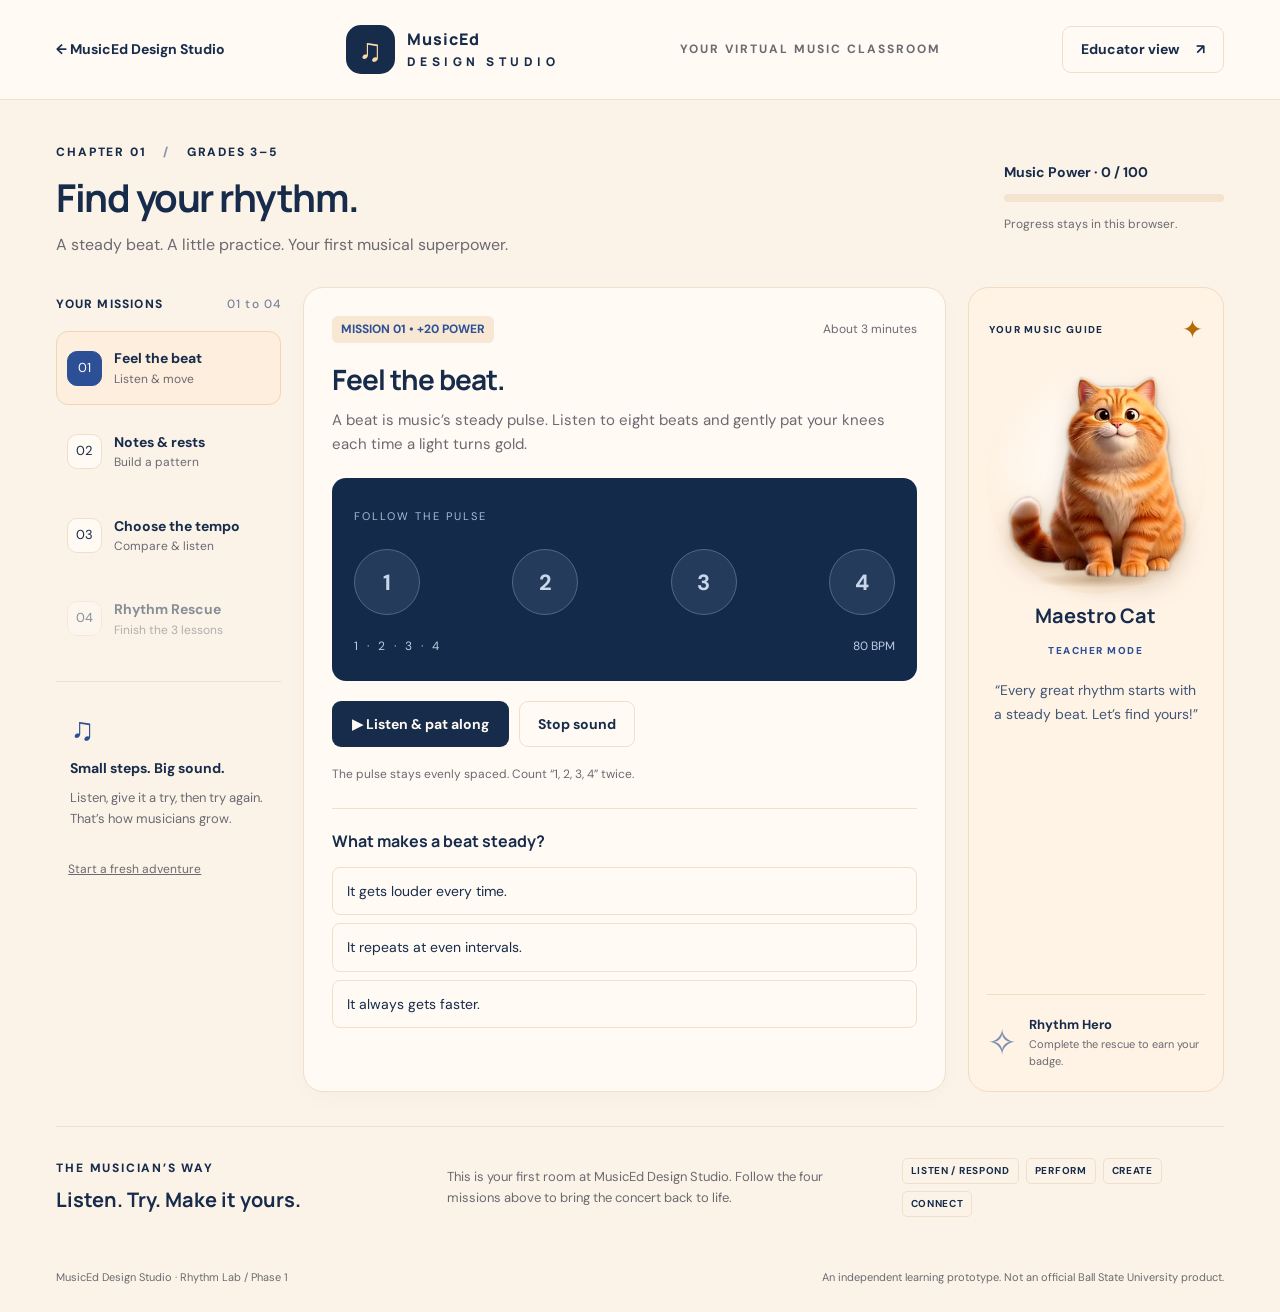
==== commit cf6d4b3d: "Add files via upload" ====
--- a/rhythm-lab/index.html
+++ b/rhythm-lab/index.html
@@ -1,12 +1,96 @@
 <!doctype html>
-<html lang="en"><head><meta charset="utf-8"><meta name="viewport" content="width=device-width,initial-scale=1"><title>MusicEd Design Studio • Rhythm Lab</title><meta name="description" content="Learn, listen, and play in Maestro Cat’s interactive Rhythm Lab for grades 3–5."><link rel="icon" type="image/svg+xml" href="data:image/svg+xml,%3Csvg xmlns='http://www.w3.org/2000/svg' viewBox='0 0 40 40'%3E%3Crect width='40' height='40' rx='12' fill='%23132849'/%3E%3Ctext x='8' y='30' font-size='30' fill='%23ffbb53'%3E♪%3C/text%3E%3C/svg%3E"><link rel="stylesheet" href="style.css"><script src="app.js" defer></script></head>
-<body><a class="skip" href="#workspace">Skip to lesson</a><header><a href="../">← MusicEd Design Studio</a><a class="brand" href="#" aria-label="MusicEd Design Studio classroom"><span class="brandmark">♫</span><span>MusicEd<small>DESIGN STUDIO</small></span></a><div class="header-center">YOUR VIRTUAL MUSIC CLASSROOM</div><button id="teacher-open" class="outline">Educator view <span aria-hidden="true">↗</span></button></header>
+<html lang="en"><head><meta charset="utf-8"><meta name="viewport" content="width=device-width,initial-scale=1"><title>MusicEd Design Studio • Rhythm Lab</title><meta name="description" content="Learn, listen, and play in Maestro Cat’s interactive Rhythm Lab for grades 3–5."><link rel="icon" type="image/svg+xml" href="data:image/svg+xml,%3Csvg xmlns='http://www.w3.org/2000/svg' viewBox='0 0 40 40'%3E%3Crect width='40' height='40' rx='12' fill='%23132849'/%3E%3Ctext x='8' y='30' font-size='30' fill='%23ffbb53'%3E♪%3C/text%3E%3C/svg%3E"><style>
+@import url('https://fonts.googleapis.com/css2?family=DM+Sans:wght@400;500;600;700&family=Manrope:wght@400;500;600;700;800&display=swap');
+:root{--ink:#172c4b;--muted:#6b6a72;--blue:#2d4f96;--paper:#fcf3e8;--line:#efdfcb;--orange:#ffd8a8;--apricot:#fff2e3;--white:#fff}*{box-sizing:border-box}body{margin:0;background:var(--paper);color:var(--ink);font:16px/1.6 'DM Sans',Arial,sans-serif}button,a,input,textarea{-webkit-tap-highlight-color:transparent}button{font:inherit;cursor:pointer}button:disabled{cursor:not-allowed;opacity:.5}button:focus-visible,a:focus-visible,input:focus-visible,textarea:focus-visible{outline:3px solid #df7200;outline-offset:4px}button{transition:background .15s,transform .15s}button:active:not(:disabled){transform:translateY(2px)}h1,h2,h3,p{margin-top:0}h1,h2,h3,.brand{font-family:'Manrope',Arial,sans-serif}header{height:100px;border-bottom:1px solid var(--line);display:flex;align-items:center;justify-content:space-between;padding:0 4.4%;background:#fffaf4;gap:20px}.brand{display:flex;gap:12px;align-items:center;color:var(--ink);text-decoration:none;font-size:16px;font-weight:800;letter-spacing:1px;line-height:1.3}.brand small{display:block;font-size:12px;letter-spacing:4.5px;margin-top:4px}.brandmark{display:grid;place-items:center;background:var(--ink);color:var(--orange);width:49px;height:49px;border-radius:15px;font-size:32px}.header-center{font-size:12px;letter-spacing:2px;font-weight:700;color:var(--muted)}.outline{border:1px solid var(--line);background:#fffaf4;color:var(--ink);border-radius:9px;padding:11px 18px;font-weight:700;font-size:14px}.outline:hover{background:#fdf0e1}.outline span{margin-left:14px}main{max-width:1520px;padding:38px 4.4% 20px;margin:auto}.welcome{display:flex;justify-content:space-between;align-items:center;gap:25px;margin-bottom:30px}.eyebrow{font-size:12px;letter-spacing:1.8px;font-weight:800}.eyebrow>span{margin:0 12px;color:#8190a4}h1{font-size:clamp(30px,3vw,42px);line-height:1.25;letter-spacing:-1.5px;margin:10px 0}.welcome p{margin:0;color:var(--muted)}.power{min-width:220px;font-size:14px;font-weight:700}.power progress{display:block;width:100%;height:8px;border:0;margin:10px 0;background:#f3e3cf;border-radius:8px;overflow:hidden}.power progress::-webkit-progress-bar{background:#f3e3cf}.power progress::-webkit-progress-value{background:var(--blue)}.power progress::-moz-progress-bar{background:var(--blue)}small{font-size:12px}.power small{font-weight:400;color:var(--muted)}.classroom{display:grid;grid-template-columns:225px minmax(0,1fr) 256px;gap:22px;align-items:stretch}.mission-sidebar{padding-top:8px}.side-heading{font-size:12px;font-weight:800;letter-spacing:1.2px;margin-bottom:17px;display:flex;justify-content:space-between}.side-heading span{color:#75849a;font-weight:500}nav{display:grid;gap:10px}.mission{width:100%;border:1px solid transparent;background:transparent;padding:15px 10px;text-align:left;display:flex;gap:12px;align-items:center;border-radius:12px;color:var(--ink)}.mission.active{background:#fdeedd;border-color:#efd6b8}.mission:hover:not(:disabled){background:#fdf0e1}.mission .number{width:35px;height:35px;background:#fffaf4;border:1px solid var(--line);border-radius:10px;display:grid;place-items:center;font-size:13px;flex-shrink:0}.mission.active .number{background:var(--blue);color:white;border-color:var(--blue)}.mission strong{display:block;font-size:14px}.mission small{display:block;color:var(--muted);font-size:12px}.mission.done .number{background:#d5ecdf;color:#176244}.side-note{padding:22px 14px 14px;border-top:1px solid var(--line);margin-top:25px}.note-icon{font-size:32px;color:var(--blue);display:block}.side-note strong{font-size:14px}.side-note p{font-size:13px;color:var(--muted);margin:8px 0}.text-button{font-size:12px;padding:8px 12px;color:var(--muted);background:none;border:0;text-decoration:underline}.workspace{background:#fffaf4;border:1px solid var(--line);border-radius:20px;padding:28px;min-height:557px;box-shadow:0 8px 24px #172c4b05}.lesson-top{display:flex;align-items:center;justify-content:space-between;margin-bottom:18px;gap:10px}.lesson-pill{font-size:12px;font-weight:700;color:var(--blue);background:#f7e7d3;border-radius:6px;padding:4px 9px}.duration{font-size:12px;color:var(--muted)}.workspace h2{font-size:28px;letter-spacing:-1px;line-height:1.3;margin-bottom:10px}.workspace .intro{font-size:15px;color:var(--muted);line-height:1.6;margin-bottom:22px}.console{background:#142a4a;color:white;border-radius:14px;padding:24px 22px;margin:20px 0;position:relative}.console-label{font-size:11px;letter-spacing:2px;color:#a9bcd8}.beat-row{display:flex;justify-content:space-between;gap:12px;margin:22px 0}.beat{flex:1;min-width:0;border:1px solid #526783;background:#243b5c;color:#c9d7ea;border-radius:50%;aspect-ratio:1;max-width:66px;display:grid;place-items:center;font-size:22px;font-weight:700;transition:background .07s,color .07s}.beat.lit{background:var(--orange);color:#182a44;border-color:var(--orange);box-shadow:0 0 18px #ffd8a840}.console-bottom{display:flex;justify-content:space-between;gap:10px;align-items:center;font-size:12px;color:#becde3}.primary,.secondary{border:0;border-radius:9px;padding:12px 20px;font-weight:700;font-size:14px}.primary{background:var(--ink);color:#fffaf4}.primary:hover{background:#17233d}.secondary{background:#fdf0e1;color:var(--blue)}.actions{display:flex;gap:10px;flex-wrap:wrap;margin:18px 0}.question{border-top:1px solid var(--line);padding-top:20px;margin-top:24px}.question h3{font-size:16px;margin-bottom:12px}.answers{display:grid;gap:8px}.answer{padding:12px 14px;border:1px solid var(--line);border-radius:8px;background:#fffaf4;text-align:left;color:var(--ink);font-size:14px}.answer:hover{border-color:var(--blue);background:#fff6ec}.answer.correct{background:#e2f3e9;border-color:#8ec8a9}.feedback{font-size:14px;margin-top:12px;min-height:23px;color:#245943}.feedback.wrong{color:#9e4b10}.next{margin-top:12px}.mentor{border-radius:20px;background:#fff3e6;overflow:hidden;border:1px solid #f3dcbf;display:flex;flex-direction:column}.mentor-top{padding:22px 20px 0;display:flex;justify-content:space-between;align-items:center}.mentor-top .eyebrow{font-size:10px;letter-spacing:1.3px}.mentor-star{color:#b56a05;font-size:25px}.portrait{position:relative;width:220px;height:230px;margin:14px auto 6px;border-radius:50%;background:radial-gradient(circle at 50% 42%,#fff 0,var(--apricot) 62%,#fde6cc 100%)}.portrait::after{content:"";position:absolute;left:22%;right:22%;bottom:6px;height:16px;border-radius:50%;background:radial-gradient(ellipse,#8a5a2a55 0,#8a5a2a00 70%)}.portrait img{position:absolute;left:8%;right:8%;bottom:14px;width:84%;height:92%;object-fit:contain;object-position:center bottom;filter:drop-shadow(0 10px 12px #7a4a1a33) drop-shadow(0 2px 3px #7a4a1a33) saturate(1.05) contrast(1.04);z-index:1}.portrait .cat-hero{display:none}.portrait.hero .cat-regular{display:none}.portrait.hero .cat-hero{display:block}.mentor-copy{padding:0 23px;text-align:center}.mentor-copy h2{font-size:20px;margin-bottom:4px}.cat-state{font-size:10px;font-weight:800;letter-spacing:1.5px;color:var(--blue)}.mentor-copy p{font-size:14px;margin:17px 0 24px;color:#415775;line-height:1.7}.badge-box{border-top:1px solid #f0dcc3;margin:auto 18px 0;padding:19px 0;display:flex;gap:12px;align-items:center}.badge-box>span{font-size:36px;color:#7b8fae}.badge-box strong{font-size:13px;display:block}.badge-box small{font-size:11px;line-height:1.6;display:block;color:#6b6a72}.badge-box.earned>span{color:#b46c07}.journey{display:grid;grid-template-columns:1.1fr 1.3fr 1fr;gap:36px;border-top:1px solid var(--line);padding:27px 0 10px;margin-top:34px;align-items:center}.journey h2{font-size:20px;margin:5px 0}.journey p{font-size:13px;color:var(--muted);margin:0}.journey-tags{display:flex;gap:7px;flex-wrap:wrap}.journey-tags span{font-size:10px;font-weight:700;letter-spacing:.7px;border:1px solid var(--line);padding:4px 8px;border-radius:5px}footer{max-width:1520px;margin:auto;padding:18px 4.4% 25px;display:flex;justify-content:space-between;gap:20px;font-size:11px;color:var(--muted)}dialog{border:1px solid var(--line);border-radius:18px;padding:30px;max-width:880px;width:calc(100% - 32px);color:var(--ink);box-shadow:0 20px 100px #13284940}dialog::backdrop{background:#10254099;backdrop-filter:blur(4px)}.dialog-head{display:flex;justify-content:space-between;gap:20px}.dialog-head h2{margin:7px 0}.close{background:#f7e7d3;border:0;border-radius:50%;width:40px;height:40px;font-size:27px;flex-shrink:0}.teacher-grid{display:grid;grid-template-columns:1fr 1fr;gap:32px}.teacher-grid p,.teacher-grid li,.reflection p{font-size:14px}.teacher-grid h3,.reflection h3{font-size:16px;margin-bottom:8px;margin-top:20px}.teacher-grid ul{padding-left:20px}.standard{font-size:13px;padding:7px 0;border-bottom:1px solid var(--line)}.standard strong{color:var(--blue)}.reflection{border-top:1px solid var(--line);margin-top:20px}.reflection label{display:block;font-size:14px;font-weight:700}.reflection textarea{width:100%;border:1px solid var(--line);padding:10px;border-radius:8px;font:inherit;resize:vertical}.source-links{display:flex;gap:18px;flex-wrap:wrap;margin-top:20px}.source-links a{font-size:13px;color:var(--blue)}.symbol-row{display:grid;grid-template-columns:repeat(3,1fr);gap:9px}.symbol-card{border:1px solid var(--line);border-radius:10px;padding:10px 5px;text-align:center;background:#fff6ec}.symbol-card b{display:block;font-family:Georgia,serif;font-size:35px;font-weight:400;line-height:1.5}.symbol-card span{font-size:12px;display:block}.symbol-card small{font-size:11px;color:var(--muted)}.builder{display:grid;grid-template-columns:repeat(4,1fr);gap:9px;margin:15px 0}.build-cell{background:#f7e7d3;border:1px solid #ecd2b2;border-radius:10px;color:var(--ink);padding:8px 4px}.build-cell b{font-family:Georgia,serif;font-size:30px;display:block;font-weight:400}.build-cell small{font-size:11px}.caption{font-size:12px;color:var(--muted)}.tempo-control{display:flex;align-items:center;gap:12px;font-size:14px;margin-top:18px}.tempo-control input{width:100%;accent-color:var(--blue)}.tap-pad{display:block;touch-action:manipulation;width:100%;background:var(--apricot);color:var(--ink);border:1px solid #f3d3aa;border-bottom:5px solid #efc38d;border-radius:12px;padding:15px;font-weight:800;font-size:19px}.tap-pad.pressed{background:var(--orange);transform:translateY(3px)}.tap-pad small{display:block;font-weight:500;font-size:12px}.pattern{display:grid;grid-template-columns:repeat(8,1fr);gap:5px;margin:16px 0}.pattern span{font-family:Georgia,serif;font-size:26px;text-align:center;background:#f7e7d3;border-radius:5px;padding:5px 0}.pattern span small{display:block;font:10px 'DM Sans',sans-serif}.rescue-state{min-height:28px;font-weight:700;font-size:15px;margin-bottom:12px}.result{padding:18px;background:#eaf5ee;border-radius:10px;margin:15px 0}.result h3{margin:0 0 5px;font-size:19px}.result p{font-size:14px;margin:0}.skip{position:fixed;top:-60px;z-index:10;background:#fffaf4;padding:12px}.skip:focus{top:5px}.complete-mark{color:#22714f;font-size:12px;font-weight:700}.celebrate{animation:reveal .65s ease-out}@keyframes reveal{from{opacity:0;transform:scale(.9)}to{opacity:1;transform:scale(1)}}
+@media(min-width:1500px){.classroom{grid-template-columns:245px minmax(0,1fr) 285px}.portrait{margin-top:25px;margin-bottom:15px}.workspace{padding:32px 36px}}
+@media(max-width:1120px){.classroom{grid-template-columns:190px minmax(0,1fr)}.mentor{display:none}.header-center{display:none}.journey{grid-template-columns:1fr 1.5fr}.journey-tags{grid-column:1/-1}.welcome p{font-size:14px}}
+@media(max-width:690px){header{height:80px;padding:0 20px}.brand{font-size:12px;gap:8px}.brand small{font-size:9px;letter-spacing:3px}.brandmark{width:38px;height:38px;font-size:25px}header .outline{font-size:12px;padding:9px 11px}header .outline span{display:none}main{padding:25px 18px}.welcome{display:block;margin-bottom:24px}.power{margin-top:20px;max-width:100%;font-size:12px}.power small{font-size:11px}.classroom{display:block}.mission-sidebar{padding:0}.side-heading,.side-note,.mission-sidebar>.text-button{display:none}nav{grid-template-columns:repeat(4,1fr);gap:6px;margin-bottom:15px}.mission{display:block;text-align:center;padding:9px 2px;background:#f7e7d3}.mission .number{margin:0 auto 5px;width:28px;height:28px;font-size:11px;border-radius:8px}.mission strong{font-size:11px;line-height:1.3}.mission small{display:none}.workspace{padding:22px 18px;min-height:0}.workspace h2{font-size:25px}.workspace .intro{font-size:14px}.mentor{display:grid;grid-template-columns:110px 1fr;margin-top:18px;align-items:center;padding:10px}.mentor-top,.badge-box{display:none}.portrait,.portrait.hero{width:104px;height:110px;margin:0}.portrait img{bottom:8px}.portrait::after{bottom:2px;height:10px}.mentor-copy{padding:10px}.mentor-copy h2{font-size:18px}.mentor-copy p{font-size:12px;margin:8px 0}.journey{display:block;margin-top:25px}.journey p{margin:12px 0}.journey-tags{margin-top:15px}footer{display:block;padding:0 20px 25px}footer>span{display:block;margin-top:8px}.teacher-grid{grid-template-columns:1fr;gap:0}dialog{padding:22px}.pattern{gap:3px}.pattern span{font-size:23px}.console{padding:20px 16px}.beat-row{gap:10px}.eyebrow{font-size:10px}.tempo-control{font-size:12px}}
+@media(prefers-reduced-motion:reduce){*,*::before,*::after{animation:none!important;transition:none!important;scroll-behavior:auto!important}}
+
+header>a:first-child{color:var(--ink);font-size:14px;font-weight:700;text-decoration:none}header>a:first-child:hover{text-decoration:underline}
+</style></head>
+<body><a class="skip" href="#workspace">Skip to lesson</a><header><a href="../index.html">← MusicEd Design Studio</a><a class="brand" href="#" aria-label="MusicEd Design Studio classroom"><span class="brandmark">♫</span><span>MusicEd<small>DESIGN STUDIO</small></span></a><div class="header-center">YOUR VIRTUAL MUSIC CLASSROOM</div><button id="teacher-open" class="outline">Educator view <span aria-hidden="true">↗</span></button></header>
 <main><section class="welcome"><div><span class="eyebrow">CHAPTER 01 <span> / </span> GRADES 3–5</span><h1>Find your rhythm.</h1><p>A steady beat. A little practice. Your first musical superpower.</p></div><div class="power"><span id="power-label">Music Power · 0 / 100</span><progress id="power" value="0" max="100"></progress><small id="save-status">Progress stays in this browser.</small></div></section>
 <div class="classroom"><aside class="mission-sidebar"><div class="side-heading">YOUR MISSIONS <span>01 to 04</span></div><nav id="missions" aria-label="Rhythm missions"></nav><div class="side-note"><span class="note-icon">♫</span><strong>Small steps. Big sound.</strong><p>Listen, give it a try, then try again. That’s how musicians grow.</p></div><button id="reset" class="text-button">Start a fresh adventure</button></aside>
 <section id="workspace" class="workspace" tabindex="-1" aria-label="Interactive music lesson"></section>
-<aside class="mentor"><div class="mentor-top"><span class="eyebrow">YOUR MUSIC GUIDE</span><span class="mentor-star">✦</span></div><div class="portrait" role="img" aria-label="Maestro Cat, a friendly orange tabby"><img class="cat-regular" src="../assets/cat-front.webp" alt="" width="540" height="620"><img class="cat-hero" src="../assets/cat-victory.webp" alt="" width="694" height="660"></div><div class="mentor-copy"><h2 id="cat-name">Maestro Cat</h2><span class="cat-state" id="cat-state">TEACHER MODE</span><p id="cat-message">“Every great rhythm starts with a steady beat. Let’s find yours!”</p></div><div class="badge-box" id="badge"><span>✧</span><div><strong>Rhythm Hero</strong><small>Complete the rescue to earn your badge.</small></div></div></aside></div>
+<aside class="mentor"><div class="mentor-top"><span class="eyebrow">YOUR MUSIC GUIDE</span><span class="mentor-star">✦</span></div><div class="portrait" role="img" aria-label="Maestro Cat, a friendly orange tabby"><img class="cat-regular" src="[data-uri]" alt="" width="540" height="620"><img class="cat-hero" src="[data-uri]" alt="" width="694" height="660"></div><div class="mentor-copy"><h2 id="cat-name">Maestro Cat</h2><span class="cat-state" id="cat-state">TEACHER MODE</span><p id="cat-message">“Every great rhythm starts with a steady beat. Let’s find yours!”</p></div><div class="badge-box" id="badge"><span>✧</span><div><strong>Rhythm Hero</strong><small>Complete the rescue to earn your badge.</small></div></div></aside></div>
 <section class="journey"><div><span class="eyebrow">THE MUSICIAN’S WAY</span><h2>Listen. Try. Make it yours.</h2></div><p>This is your first room at MusicEd Design Studio. Follow the four missions above to bring the concert back to life.</p><div class="journey-tags"><span>LISTEN / RESPOND</span><span>PERFORM</span><span>CREATE</span><span>CONNECT</span></div></section></main>
 <footer><span>MusicEd Design Studio <span aria-hidden="true">·</span> Rhythm Lab / Phase 1</span><span>An independent learning prototype. Not an official Ball State University product.</span></footer>
 <dialog id="teacher"><div class="dialog-head"><div><span class="eyebrow">MUSIC EDUCATOR MODE</span><h2>Teach the Rhythm Lab</h2></div><button class="close" data-close="teacher" aria-label="Close educator view">×</button></div><p class="intro">Grades 3–5 · 15–20 minutes · speakers and a keyboard or touch screen</p><div class="teacher-grid"><section><h3>Learning targets</h3><ul><li>Maintain a steady pulse over eight beats.</li><li>Read a quarter note, a pair of eighth notes, and a quarter rest in a quarter-note beat context.</li><li>Compare faster and slower tempi.</li><li>Create, listen to, and revise a four-beat rhythm.</li></ul><h3>Teach it in the room</h3><p>Invite students to pat a pulse, echo a short pattern, and describe what changed. Model the rest with silent hands while the beat continues. Let partners alternate performer and observer.</p><h3>Connect</h3><p>Ask: “Where do you notice a steady pulse in your day? Which rhythm would you choose for a celebration, and why?” Discuss how practice and cooperation support an ensemble.</p></section><section><h3>Indiana standards connection</h3><p>This introductory practice supports selected ideas in the 2023 Music standards; it is not a complete standards assessment.</p><div id="standards"></div><h3>Evidence of learning</h3><p>Use the explanation questions, a student’s four-beat pattern, and an observed performance. The rescue score is practice feedback, not a grade: device delay and motor access can affect it.</p><h3>Adapt and extend</h3><p>Use the visible beat lights, slow the tempo, perform with a partner, or respond through movement. Accept an untimed teacher-observed performance as an alternative. Extend by asking students to repeat and vary the pattern across four measures.</p></section></div><section class="reflection"><h3>Preservice teacher reflection</h3><p>Informed by Ball State’s emphasis on classroom experience and reflection: teach a two-minute echo activity. What did you observe? What change helped learners keep the pulse? This resource complements supervised practice.</p><label for="reflection">Your teaching notes</label><textarea id="reflection" rows="3" placeholder="I noticed… Next time I will…"></textarea><small>Notes are saved only in this browser.</small></section><div class="source-links"><a href="https://www.in.gov/doe/files/IAS-Grades-K-12-Music.pdf" target="_blank" rel="noopener">Indiana 2023 Music Standards ↗</a><a href="https://www.bsu.edu/academics/collegesanddepartments/music/degrees-and-programs/undergraduate-majors/music-education" target="_blank" rel="noopener">Ball State Music Education ↗</a></div></dialog>
 <dialog id="reset-dialog"><h2>Start again?</h2><p>This clears your mission progress and rhythm pattern on this browser. Your teaching notes stay.</p><div class="actions"><button class="outline" data-close="reset-dialog">Keep my progress</button><button class="primary" id="confirm-reset">Start fresh</button></div></dialog>
+<script>
+'use strict';
+const $=id=>document.getElementById(id);
+const KEY='music-hero-rhythm-v1';
+const fresh=()=>({done:[false,false,false,false],pattern:[0,0,1,2],best:0});
+let state=fresh(), storageOK=true;
+try{const saved=JSON.parse(localStorage.getItem(KEY));if(saved){state.done=state.done.map((_,i)=>saved.done?.[i]===true);if(Array.isArray(saved.pattern)&&saved.pattern.length===4&&saved.pattern.every(n=>[0,1,2].includes(n)))state.pattern=saved.pattern;state.best=Math.max(0,Math.min(100,Number(saved.best)||0));}}catch{storageOK=false;}
+let current=0,ctx=null,master=null,timers=[],nodes=[],run=0,busy=false,game=null,tempo=80;
+let listened={beat:false,pattern:false,a:false,b:false};
+const titles=['Feel the beat','Notes & rests','Choose the tempo','Rhythm Rescue'];
+const captions=['Listen & move','Build a pattern','Compare & listen','Your hero challenge'];
+const symbols=['♩','♫','𝄽'];
+const names=['Quarter note','Two eighth notes','Quarter rest'];
+function persist(){try{localStorage.setItem(KEY,JSON.stringify(state));}catch{storageOK=false;}updateStatus();}
+function updateStatus(){$('save-status').textContent=storageOK?'Progress stays in this browser.':'Progress lasts for this visit only.';}
+function updateChrome(){
+ $('missions').innerHTML=titles.map((t,i)=>`<button class="mission ${current===i?'active':''} ${state.done[i]?'done':''}" data-mission="${i}" ${i===3&&!state.done.slice(0,3).every(Boolean)?'disabled':''} ${current===i?'aria-current="step"':''}><span class="number">${state.done[i]?'✓':String(i+1).padStart(2,'0')}</span><span><strong>${t}</strong><small>${i===3&&!state.done.slice(0,3).every(Boolean)?'Finish the 3 lessons':captions[i]}</small></span></button>`).join('');
+ const xp=state.done.reduce((s,v,i)=>s+(v?(i===3?40:20):0),0);$('power').value=xp;$('power-label').textContent=`Music Power · ${xp} / 100`;
+ document.querySelector('.portrait').classList.toggle('hero',state.done[3]);document.querySelector('.portrait').setAttribute('aria-label',state.done[3]?'Maestro Cat in a blue superhero suit with a red cape':'Maestro Cat, a friendly orange tabby');
+ $('cat-state').textContent=state.done[3]?'SUPERHERO MODE':'TEACHER MODE';
+ const messages=['Every great rhythm starts with a steady beat. Let’s find yours!','The beat keeps going, even when your hands are silent.','Tempo is the speed of the beat. Listen for the space between sounds.','The concert needs you! Listen first, then echo the rhythm.'];
+ $('cat-message').textContent='“'+(state.done[3]?'You brought the concert back to life. Keep listening, creating, and playing!':messages[current])+'”';
+ $('badge').classList.toggle('earned',state.done[3]);$('badge').innerHTML=`<span>${state.done[3]?'★':'✧'}</span><div><strong>Rhythm Hero</strong><small>${state.done[3]?'Badge earned. Your rhythm is a superpower!':'Complete the rescue to earn your badge.'}</small></div>`;
+ updateStatus();
+}
+function complete(i){state.done[i]=true;persist();updateChrome();}
+function later(fn,seconds){const id=setTimeout(fn,Math.max(0,seconds*1000));timers.push(id);}
+function stop(){run++;timers.forEach(clearTimeout);timers=[];nodes.forEach(n=>{try{n.stop();}catch{}});nodes=[];busy=false;game=null;document.querySelectorAll('.beat').forEach(b=>b.classList.remove('lit'));}
+async function audio(){try{if(!ctx){const AC=window.AudioContext||window.webkitAudioContext;if(!AC)throw Error();ctx=new AC();master=ctx.createGain();master.gain.value=.42;master.connect(ctx.destination);}await ctx.resume();if(ctx.state!=='running')throw Error();return true;}catch{const el=$('feedback')||$('game-status');if(el){el.textContent='Sound could not start. Try the sound button again in a browser with audio enabled.';el.classList.add('wrong');}return false;}}
+function sound(at,kind='drum'){
+ if(!ctx)return;const o=ctx.createOscillator(),g=ctx.createGain();o.connect(g);g.connect(master);const t=Math.max(at,ctx.currentTime);o.type=kind==='click'?'triangle':'sine';o.frequency.setValueAtTime(kind==='click'?950:180,t);o.frequency.exponentialRampToValueAtTime(kind==='click'?650:65,t+.1);g.gain.setValueAtTime(kind==='click'?.24:.75,t);g.gain.exponentialRampToValueAtTime(.001,t+.14);o.start(t);o.stop(t+.16);nodes.push(o);o.onended=()=>{o.disconnect();g.disconnect();nodes=nodes.filter(n=>n!==o);};
+}
+function flash(i,delay){later(()=>{document.querySelectorAll('.beat').forEach((b,j)=>b.classList.toggle('lit',j===i%4));},delay);}
+function consoleHTML(label='FOLLOW THE PULSE'){return `<div class="console"><span class="console-label">${label}</span><div class="beat-row" aria-hidden="true">${[1,2,3,4].map(n=>`<span class="beat">${n}</span>`).join('')}</div><div class="console-bottom"><span>1 &nbsp; · &nbsp; 2 &nbsp; · &nbsp; 3 &nbsp; · &nbsp; 4</span><span id="console-bpm">80 BPM</span></div></div>`;}
+function lessonTop(i,intro){return `<div class="lesson-top"><span class="lesson-pill">MISSION 0${i+1} ${i===3?'• +40':'• +20'} POWER</span><span class="duration">${state.done[i]?'✓ Completed':i===3?'Listen → Echo':'About 3 minutes'}</span></div><h2>${titles[i]}${i===0?'.':''}</h2><p class="intro">${intro}</p>`;}
+function question(title,options){return `<div class="question"><h3>${title}</h3><div class="answers">${options.map((x,i)=>`<button class="answer" data-answer="${i}">${x}</button>`).join('')}</div><div id="feedback" class="feedback" role="status" aria-live="polite"></div><div id="next"></div></div>`;}
+function render(){stop();updateChrome();const w=$('workspace');
+ if(current===0){w.innerHTML=lessonTop(0,'A beat is music’s steady pulse. Listen to eight beats and gently pat your knees each time a light turns gold.')+consoleHTML()+`<div class="actions"><button class="primary" data-play="beat">▶ Listen & pat along</button><button class="outline" id="stop">Stop sound</button></div><p class="caption">The pulse stays evenly spaced. Count “1, 2, 3, 4” twice.</p>`+question('What makes a beat steady?',['It gets louder every time.','It repeats at even intervals.','It always gets faster.']);}
+ if(current===1){w.innerHTML=lessonTop(1,'In this lesson, a quarter note gets one beat. Two eighth notes share that beat. A quarter rest gives you one silent beat.')+`<div class="symbol-row">${symbols.map((s,i)=>`<div class="symbol-card"><b aria-hidden="true">${s}</b><span>${names[i]}</span><small>${['1 sound · 1 beat','2 sounds · 1 beat','Silence · 1 beat'][i]}</small></div>`).join('')}</div><div class="question"><h3>Create your four-beat rhythm</h3><p class="caption">Tap each tile to cycle through note, pair, and rest. Try a change, then listen.</p><div id="builder" class="builder"></div><div class="actions"><button class="primary" data-play="pattern">▶ Play my rhythm</button><button class="outline" id="stop">Stop sound</button></div><p class="caption" id="pattern-status">Your pattern is saved on this browser.</p></div>`+question('What happens during a quarter rest?',['The beat disappears.','Play two quick sounds.','Stay silent for one beat; keep the pulse.']);drawBuilder();}
+ if(current===2){w.innerHTML=lessonTop(2,'Tempo means the speed of the beat. Hear the same four-beat rhythm at two speeds, then compare.')+consoleHTML('LISTEN FOR THE SPEED')+`<div class="actions"><button class="primary" data-play="a">▶ Play A</button><button class="secondary" data-play="b">▶ Play B</button><button class="outline" id="stop">Stop</button></div><p class="caption" id="heard">Listen to both A and B before answering.</p>`+question('Which version has the faster tempo?',['Version A','Version B','Both have the same tempo']);}
+ if(current===3){w.innerHTML=lessonTop(3,'The concert’s rhythm machine has stopped! Listen to the pattern, then echo it with the tap pad or Space. Aim for 75% to become a Rhythm Hero.')+`<div class="pattern" aria-label="Quarter, quarter, two eighth notes, rest; quarter, quarter, quarter, quarter">${[0,0,1,2,0,0,0,0].map((n,i)=>`<span aria-hidden="true">${symbols[n]}<small>${i%4+1}</small></span>`).join('')}</div><label class="tempo-control">Tempo <input id="tempo" type="range" min="60" max="100" step="5" value="${tempo}" aria-label="Challenge tempo"><strong id="tempo-value">${tempo}</strong> BPM</label>`+consoleHTML('LISTEN → COUNT IN → YOUR TURN')+`<div id="game-status" class="rescue-state" role="status" aria-live="polite">Ready when you are.</div><button id="tap" class="tap-pad">TAP TO PLAY<small>Click, touch, or press Space</small></button><div class="actions"><button class="primary" id="rescue">▶ Start rescue</button><button class="outline" id="stop">Stop / retry</button></div><p class="caption">Listen for 8 beats. Count in for 4. Then play for 8.<br>Best: <span id="best">${state.best}%</span> · Practice score; device timing may vary.</p><div id="result" role="status"></div>`;}
+ if(current<3&&state.done[current])showNext();
+}
+function drawBuilder(){$('builder').innerHTML=state.pattern.map((n,i)=>`<button class="build-cell" data-cell="${i}" aria-label="Beat ${i+1}: ${names[n]}. Activate to change."><b aria-hidden="true">${symbols[n]}</b><small>Beat ${i+1}</small></button>`).join('');}
+function showNext(){$('next').innerHTML=`<button class="primary next" data-next="${current+1}">${current===2?'Enter Rhythm Rescue':'Next mission'} →</button>`;}
+function selectMission(i){if(!Number.isInteger(i)||i<0||i>3||i===3&&!state.done.slice(0,3).every(Boolean))return false;current=i;render();return true;}
+async function play(type){stop();const ticket=run;if(!await audio()||ticket!==run)return;busy=true;const t=ctx.currentTime+.12,bpm=type==='a'?70:type==='b'?120:80,step=60/bpm;const count=type==='beat'?8:4;const pattern=type==='pattern'?state.pattern.slice():[0,0,0,0];const buttons=document.querySelectorAll('[data-play]');buttons.forEach(b=>b.disabled=true);if($('console-bpm'))$('console-bpm').textContent=`${bpm} BPM`;
+ for(let i=0;i<count;i++){const n=pattern[i%4];if(n!==2){sound(t+i*step);if(n===1)sound(t+(i+.5)*step);}flash(i,.12+i*step);}
+ later(()=>{busy=false;listened[type]=true;buttons.forEach(b=>b.disabled=false);document.querySelectorAll('.beat').forEach(b=>b.classList.remove('lit'));if($('heard'))$('heard').textContent=`A ${listened.a?'✓ heard':'not yet'} · B ${listened.b?'✓ heard':'not yet'}`;if($('feedback'))$('feedback').textContent=type==='pattern'?'Listen again after changing a tile, or answer below.':'Now try the question below.';},.12+count*step);
+}
+function answer(index,el){const correct=[1,2,1][current],f=$('feedback');f.classList.remove('wrong');const ready=current===0?listened.beat:current===1?listened.pattern:listened.a&&listened.b;if(!ready&&!state.done[current]){f.textContent=current===2?'Listen to both versions all the way through first.':'Listen all the way through first, then try the question.';return;}if(index===correct){el.classList.add('correct');f.textContent=['Exactly! Evenly spaced beats make a steady pulse. +20 Music Power.','Yes! Silence belongs in a rhythm, and the pulse keeps going. +20 Music Power.','That’s it! B is 120 BPM; A is 70 BPM. More beats per minute means a faster tempo. +20 Music Power.'][current];if(state.done[current])f.textContent=f.textContent.replace(' +20 Music Power.',' Mission already completed.');complete(current);showNext();}else{f.classList.add('wrong');f.textContent=['Try again. Think about the time between beats.','Try again. A rest is silence with a duration.','Try again. Which version has less time between beats?'][current];}}
+const targetOffsets=[0,1,2,2.5,4,5,6,7];
+function scoreTaps(targets,taps,tolerance){const used=new Set();let matched=0,early=0,late=0;for(const tap of taps){let best=-1,d=tolerance+1;targets.forEach((t,i)=>{const delta=Math.abs(tap-t);if(!used.has(i)&&delta<d){d=delta;best=i;}});if(best>=0&&d<=tolerance){used.add(best);matched++;if(tap<targets[best]-.07)early++;if(tap>targets[best]+.07)late++;}}const extra=taps.length-matched;return{matched,extra,missed:targets.length-matched,early,late,score:Math.round(100*matched/(targets.length+extra))};}
+async function rescue(){stop();const ticket=run;if(!await audio()||ticket!==run)return;busy=true;const step=60/tempo,start=ctx.currentTime+.3,playStart=start+12*step;game={start:playStart,end:playStart+8*step,taps:[],targets:targetOffsets.map(n=>playStart+n*step),tolerance:Math.min(.22,step*.28)};$('rescue').disabled=true;$('tempo').disabled=true;$('result').innerHTML='';$('game-status').textContent='Listen to Maestro: 8 beats.';$('console-bpm').textContent=`${tempo} BPM`;targetOffsets.forEach(n=>sound(start+n*step));
+ for(let i=0;i<20;i++){const t=start+i*step;flash(i,t-ctx.currentTime);if(i>=8)sound(t,'click');if(i===8)later(()=>{$('game-status').textContent='Get ready… 1, 2, 3, 4.';},t-ctx.currentTime);if(i===12)later(()=>{$('game-status').textContent='Your turn! Echo the pattern.';$('tap').focus({preventScroll:true});},t-ctx.currentTime);}
+ later(finishRescue,game.end-ctx.currentTime+.23);
+}
+function tap(){if(!ctx)return;sound(ctx.currentTime);const pad=$('tap');pad.classList.add('pressed');later(()=>pad?.classList.remove('pressed'),.1);if(game){const time=ctx.currentTime;if(time>=game.start-game.tolerance&&time<=game.end)game.taps.push(time);}}
+function finishRescue(){if(!game)return;const result=scoreTaps(game.targets,game.taps,game.tolerance);game=null;busy=false;$('rescue').disabled=false;$('tempo').disabled=false;document.querySelectorAll('.beat').forEach(b=>b.classList.remove('lit'));state.best=Math.max(state.best,result.score);persist();$('best').textContent=`${state.best}%`;const passed=result.score>=75;if(passed){complete(3);document.querySelector('.portrait').classList.add('celebrate');}const advice=result.extra?'Keep the rest silent, and avoid extra taps.':result.missed?'Watch the beat lights and try a slower tempo.':'You kept the rhythm moving!';$('game-status').textContent=passed?'SUPERHERO MODE ACTIVATED!':'Good practice. Ready for another try?';$('result').innerHTML=`<div class="result"><h3>${passed?'★ Rhythm Hero!':`${result.score}%, keep practicing`}</h3><p>${result.score}% · ${result.matched}/8 sounds matched · ${result.extra} extra taps.</p><p>${passed?'You saved the concert and earned your badge!':advice}</p></div>`;}
+$('workspace').addEventListener('click',e=>{const b=e.target.closest('button');if(!b)return;if(b.dataset.play)play(b.dataset.play);else if(b.dataset.answer!==undefined)answer(Number(b.dataset.answer),b);else if(b.dataset.next) {selectMission(Number(b.dataset.next));$('workspace').focus();}else if(b.dataset.cell!==undefined){if(busy){stop();render();}const i=Number(b.dataset.cell);state.pattern[i]=(state.pattern[i]+1)%3;persist();drawBuilder();}else if(b.id==='stop'){stop();render();}else if(b.id==='rescue')rescue();else if(b.id==='tap')tap();});
+$('missions').addEventListener('click',e=>{const b=e.target.closest('[data-mission]');if(b&&!b.disabled)selectMission(Number(b.dataset.mission));});
+$('workspace').addEventListener('input',e=>{if(e.target.id==='tempo'){tempo=Number(e.target.value);$('tempo-value').textContent=tempo;}});
+document.addEventListener('keydown',e=>{if(e.code==='Space'&&current===3&&!e.repeat&&!document.querySelector('dialog[open]')&&!['INPUT','TEXTAREA'].includes(e.target.tagName)&&(!e.target.closest('button')||e.target.id==='tap')){e.preventDefault();tap();}});
+document.addEventListener('visibilitychange',()=>{if(document.hidden&&busy){stop();render();if($('game-status'))$('game-status').textContent='Paused while you were away. Start again when ready.';}});
+$('teacher-open').onclick=()=>{stop();render();$('teacher').showModal();};
+document.querySelectorAll('[data-close]').forEach(b=>b.onclick=()=>$(b.dataset.close).close());
+$('reset').onclick=()=>$('reset-dialog').showModal();
+$('confirm-reset').onclick=()=>{stop();state=fresh();current=0;listened={beat:false,pattern:false,a:false,b:false};persist();$('reset-dialog').close();render();};
+try{$('reflection').value=localStorage.getItem(KEY+'-reflection')||'';}catch{}
+$('reflection').oninput=()=>{try{localStorage.setItem(KEY+'-reflection',$('reflection').value);}catch{$('reflection').nextElementSibling.textContent='Notes could not be saved on this browser.';}};
+$('standards').innerHTML=[['P.8.5.2','Pattern practice: keep a consistent tempo.'],['Lr.5.5.1','Tempo vocabulary applied to listening examples.'],['Cn.1.5.1','Discuss how personal interests shape musical choices.'],['Cr.11.5.1','Extension: add words, tempo, and dynamics to the created rhythm, then perform it.']].map(([code,desc])=>`<div class="standard"><strong>${code}</strong> · ${desc}</div>`).join('');
+render();
+if(document.modelContext?.registerTool){const lifecycle=new AbortController();const register=tool=>{try{Promise.resolve(document.modelContext.registerTool(tool,{signal:lifecycle.signal})).catch(()=>{});}catch{}};register({name:'read_rhythm_progress',description:'Read completed missions, music power, and best practice score for this browser.',inputSchema:{type:'object',properties:{},additionalProperties:false},annotations:{readOnlyHint:true},execute(){return{mission:current+1,completed:state.done.map((v,i)=>v?i+1:null).filter(Boolean),power:Number($('power').value),best:state.best};}});register({name:'open_rhythm_mission',description:'Navigate to an unlocked mission without completing it or starting audio.',inputSchema:{type:'object',properties:{mission:{type:'integer',minimum:1,maximum:4}},required:['mission'],additionalProperties:false},annotations:{readOnlyHint:false},execute(input){if(!input||!Number.isInteger(input.mission)||!selectMission(input.mission-1))throw Error('Mission is invalid or locked. Complete the three lessons to unlock mission 4.');return{opened:current+1,title:titles[current]};}});window.addEventListener('pagehide',()=>lifecycle.abort(),{once:true});}
+
+</script>
 </body></html>
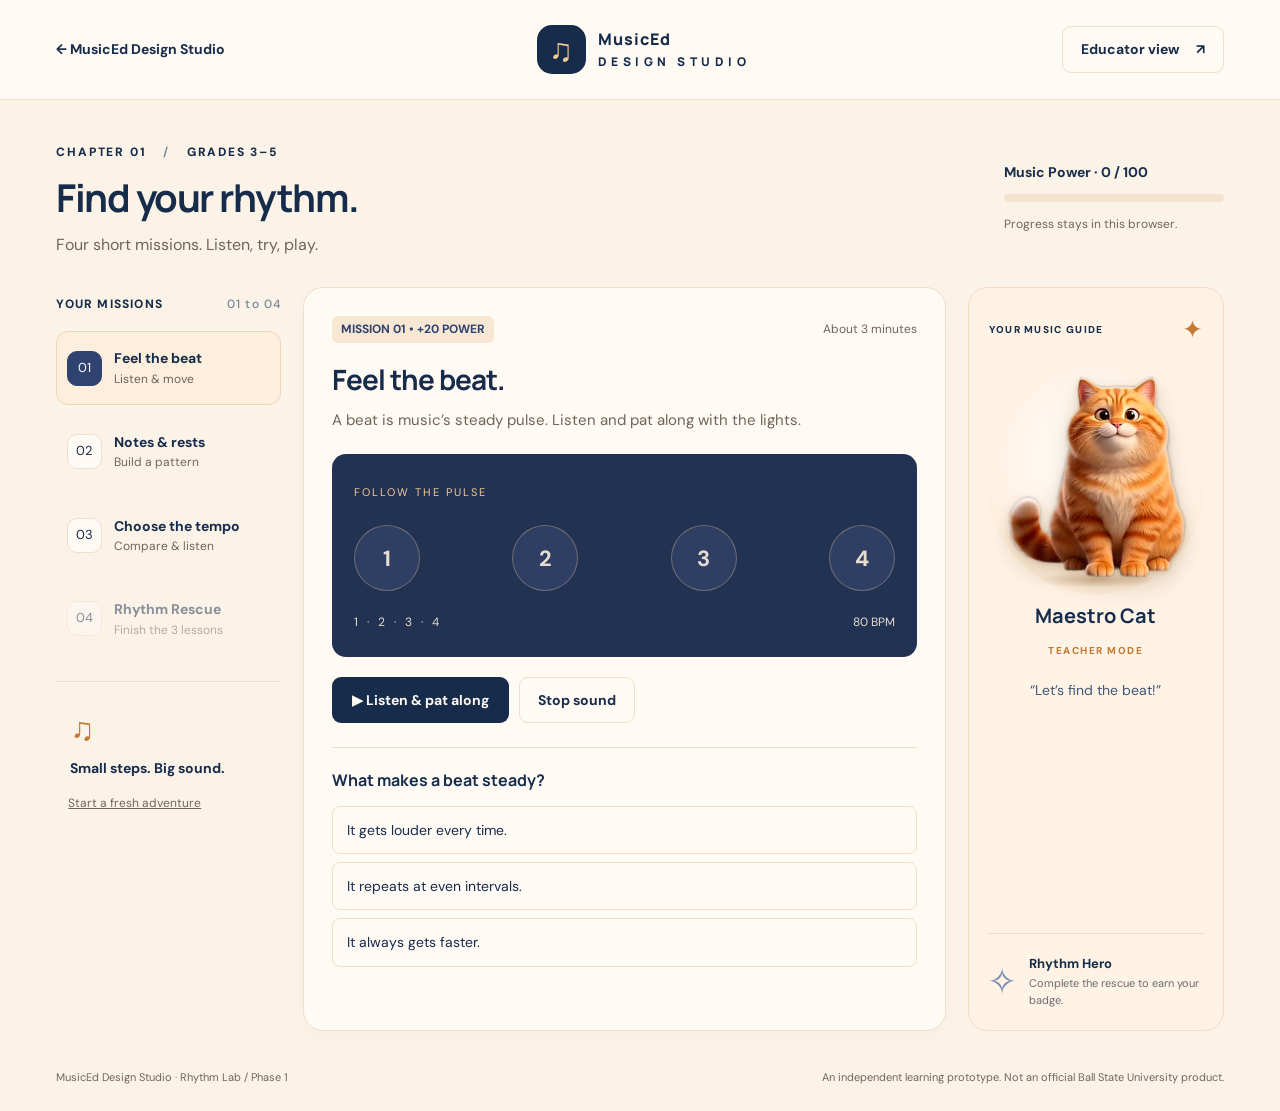
==== commit 2aedccd1: "Add files via upload" ====
--- a/rhythm-lab/index.html
+++ b/rhythm-lab/index.html
@@ -1,20 +1,23 @@
 <!doctype html>
 <html lang="en"><head><meta charset="utf-8"><meta name="viewport" content="width=device-width,initial-scale=1"><title>MusicEd Design Studio • Rhythm Lab</title><meta name="description" content="Learn, listen, and play in Maestro Cat’s interactive Rhythm Lab for grades 3–5."><link rel="icon" type="image/svg+xml" href="data:image/svg+xml,%3Csvg xmlns='http://www.w3.org/2000/svg' viewBox='0 0 40 40'%3E%3Crect width='40' height='40' rx='12' fill='%23132849'/%3E%3Ctext x='8' y='30' font-size='30' fill='%23ffbb53'%3E♪%3C/text%3E%3C/svg%3E"><style>
 @import url('https://fonts.googleapis.com/css2?family=DM+Sans:wght@400;500;600;700&family=Manrope:wght@400;500;600;700;800&display=swap');
-:root{--ink:#172c4b;--muted:#6b6a72;--blue:#2d4f96;--paper:#fcf3e8;--line:#efdfcb;--orange:#ffd8a8;--apricot:#fff2e3;--white:#fff}*{box-sizing:border-box}body{margin:0;background:var(--paper);color:var(--ink);font:16px/1.6 'DM Sans',Arial,sans-serif}button,a,input,textarea{-webkit-tap-highlight-color:transparent}button{font:inherit;cursor:pointer}button:disabled{cursor:not-allowed;opacity:.5}button:focus-visible,a:focus-visible,input:focus-visible,textarea:focus-visible{outline:3px solid #df7200;outline-offset:4px}button{transition:background .15s,transform .15s}button:active:not(:disabled){transform:translateY(2px)}h1,h2,h3,p{margin-top:0}h1,h2,h3,.brand{font-family:'Manrope',Arial,sans-serif}header{height:100px;border-bottom:1px solid var(--line);display:flex;align-items:center;justify-content:space-between;padding:0 4.4%;background:#fffaf4;gap:20px}.brand{display:flex;gap:12px;align-items:center;color:var(--ink);text-decoration:none;font-size:16px;font-weight:800;letter-spacing:1px;line-height:1.3}.brand small{display:block;font-size:12px;letter-spacing:4.5px;margin-top:4px}.brandmark{display:grid;place-items:center;background:var(--ink);color:var(--orange);width:49px;height:49px;border-radius:15px;font-size:32px}.header-center{font-size:12px;letter-spacing:2px;font-weight:700;color:var(--muted)}.outline{border:1px solid var(--line);background:#fffaf4;color:var(--ink);border-radius:9px;padding:11px 18px;font-weight:700;font-size:14px}.outline:hover{background:#fdf0e1}.outline span{margin-left:14px}main{max-width:1520px;padding:38px 4.4% 20px;margin:auto}.welcome{display:flex;justify-content:space-between;align-items:center;gap:25px;margin-bottom:30px}.eyebrow{font-size:12px;letter-spacing:1.8px;font-weight:800}.eyebrow>span{margin:0 12px;color:#8190a4}h1{font-size:clamp(30px,3vw,42px);line-height:1.25;letter-spacing:-1.5px;margin:10px 0}.welcome p{margin:0;color:var(--muted)}.power{min-width:220px;font-size:14px;font-weight:700}.power progress{display:block;width:100%;height:8px;border:0;margin:10px 0;background:#f3e3cf;border-radius:8px;overflow:hidden}.power progress::-webkit-progress-bar{background:#f3e3cf}.power progress::-webkit-progress-value{background:var(--blue)}.power progress::-moz-progress-bar{background:var(--blue)}small{font-size:12px}.power small{font-weight:400;color:var(--muted)}.classroom{display:grid;grid-template-columns:225px minmax(0,1fr) 256px;gap:22px;align-items:stretch}.mission-sidebar{padding-top:8px}.side-heading{font-size:12px;font-weight:800;letter-spacing:1.2px;margin-bottom:17px;display:flex;justify-content:space-between}.side-heading span{color:#75849a;font-weight:500}nav{display:grid;gap:10px}.mission{width:100%;border:1px solid transparent;background:transparent;padding:15px 10px;text-align:left;display:flex;gap:12px;align-items:center;border-radius:12px;color:var(--ink)}.mission.active{background:#fdeedd;border-color:#efd6b8}.mission:hover:not(:disabled){background:#fdf0e1}.mission .number{width:35px;height:35px;background:#fffaf4;border:1px solid var(--line);border-radius:10px;display:grid;place-items:center;font-size:13px;flex-shrink:0}.mission.active .number{background:var(--blue);color:white;border-color:var(--blue)}.mission strong{display:block;font-size:14px}.mission small{display:block;color:var(--muted);font-size:12px}.mission.done .number{background:#d5ecdf;color:#176244}.side-note{padding:22px 14px 14px;border-top:1px solid var(--line);margin-top:25px}.note-icon{font-size:32px;color:var(--blue);display:block}.side-note strong{font-size:14px}.side-note p{font-size:13px;color:var(--muted);margin:8px 0}.text-button{font-size:12px;padding:8px 12px;color:var(--muted);background:none;border:0;text-decoration:underline}.workspace{background:#fffaf4;border:1px solid var(--line);border-radius:20px;padding:28px;min-height:557px;box-shadow:0 8px 24px #172c4b05}.lesson-top{display:flex;align-items:center;justify-content:space-between;margin-bottom:18px;gap:10px}.lesson-pill{font-size:12px;font-weight:700;color:var(--blue);background:#f7e7d3;border-radius:6px;padding:4px 9px}.duration{font-size:12px;color:var(--muted)}.workspace h2{font-size:28px;letter-spacing:-1px;line-height:1.3;margin-bottom:10px}.workspace .intro{font-size:15px;color:var(--muted);line-height:1.6;margin-bottom:22px}.console{background:#142a4a;color:white;border-radius:14px;padding:24px 22px;margin:20px 0;position:relative}.console-label{font-size:11px;letter-spacing:2px;color:#a9bcd8}.beat-row{display:flex;justify-content:space-between;gap:12px;margin:22px 0}.beat{flex:1;min-width:0;border:1px solid #526783;background:#243b5c;color:#c9d7ea;border-radius:50%;aspect-ratio:1;max-width:66px;display:grid;place-items:center;font-size:22px;font-weight:700;transition:background .07s,color .07s}.beat.lit{background:var(--orange);color:#182a44;border-color:var(--orange);box-shadow:0 0 18px #ffd8a840}.console-bottom{display:flex;justify-content:space-between;gap:10px;align-items:center;font-size:12px;color:#becde3}.primary,.secondary{border:0;border-radius:9px;padding:12px 20px;font-weight:700;font-size:14px}.primary{background:var(--ink);color:#fffaf4}.primary:hover{background:#17233d}.secondary{background:#fdf0e1;color:var(--blue)}.actions{display:flex;gap:10px;flex-wrap:wrap;margin:18px 0}.question{border-top:1px solid var(--line);padding-top:20px;margin-top:24px}.question h3{font-size:16px;margin-bottom:12px}.answers{display:grid;gap:8px}.answer{padding:12px 14px;border:1px solid var(--line);border-radius:8px;background:#fffaf4;text-align:left;color:var(--ink);font-size:14px}.answer:hover{border-color:var(--blue);background:#fff6ec}.answer.correct{background:#e2f3e9;border-color:#8ec8a9}.feedback{font-size:14px;margin-top:12px;min-height:23px;color:#245943}.feedback.wrong{color:#9e4b10}.next{margin-top:12px}.mentor{border-radius:20px;background:#fff3e6;overflow:hidden;border:1px solid #f3dcbf;display:flex;flex-direction:column}.mentor-top{padding:22px 20px 0;display:flex;justify-content:space-between;align-items:center}.mentor-top .eyebrow{font-size:10px;letter-spacing:1.3px}.mentor-star{color:#b56a05;font-size:25px}.portrait{position:relative;width:220px;height:230px;margin:14px auto 6px;border-radius:50%;background:radial-gradient(circle at 50% 42%,#fff 0,var(--apricot) 62%,#fde6cc 100%)}.portrait::after{content:"";position:absolute;left:22%;right:22%;bottom:6px;height:16px;border-radius:50%;background:radial-gradient(ellipse,#8a5a2a55 0,#8a5a2a00 70%)}.portrait img{position:absolute;left:8%;right:8%;bottom:14px;width:84%;height:92%;object-fit:contain;object-position:center bottom;filter:drop-shadow(0 10px 12px #7a4a1a33) drop-shadow(0 2px 3px #7a4a1a33) saturate(1.05) contrast(1.04);z-index:1}.portrait .cat-hero{display:none}.portrait.hero .cat-regular{display:none}.portrait.hero .cat-hero{display:block}.mentor-copy{padding:0 23px;text-align:center}.mentor-copy h2{font-size:20px;margin-bottom:4px}.cat-state{font-size:10px;font-weight:800;letter-spacing:1.5px;color:var(--blue)}.mentor-copy p{font-size:14px;margin:17px 0 24px;color:#415775;line-height:1.7}.badge-box{border-top:1px solid #f0dcc3;margin:auto 18px 0;padding:19px 0;display:flex;gap:12px;align-items:center}.badge-box>span{font-size:36px;color:#7b8fae}.badge-box strong{font-size:13px;display:block}.badge-box small{font-size:11px;line-height:1.6;display:block;color:#6b6a72}.badge-box.earned>span{color:#b46c07}.journey{display:grid;grid-template-columns:1.1fr 1.3fr 1fr;gap:36px;border-top:1px solid var(--line);padding:27px 0 10px;margin-top:34px;align-items:center}.journey h2{font-size:20px;margin:5px 0}.journey p{font-size:13px;color:var(--muted);margin:0}.journey-tags{display:flex;gap:7px;flex-wrap:wrap}.journey-tags span{font-size:10px;font-weight:700;letter-spacing:.7px;border:1px solid var(--line);padding:4px 8px;border-radius:5px}footer{max-width:1520px;margin:auto;padding:18px 4.4% 25px;display:flex;justify-content:space-between;gap:20px;font-size:11px;color:var(--muted)}dialog{border:1px solid var(--line);border-radius:18px;padding:30px;max-width:880px;width:calc(100% - 32px);color:var(--ink);box-shadow:0 20px 100px #13284940}dialog::backdrop{background:#10254099;backdrop-filter:blur(4px)}.dialog-head{display:flex;justify-content:space-between;gap:20px}.dialog-head h2{margin:7px 0}.close{background:#f7e7d3;border:0;border-radius:50%;width:40px;height:40px;font-size:27px;flex-shrink:0}.teacher-grid{display:grid;grid-template-columns:1fr 1fr;gap:32px}.teacher-grid p,.teacher-grid li,.reflection p{font-size:14px}.teacher-grid h3,.reflection h3{font-size:16px;margin-bottom:8px;margin-top:20px}.teacher-grid ul{padding-left:20px}.standard{font-size:13px;padding:7px 0;border-bottom:1px solid var(--line)}.standard strong{color:var(--blue)}.reflection{border-top:1px solid var(--line);margin-top:20px}.reflection label{display:block;font-size:14px;font-weight:700}.reflection textarea{width:100%;border:1px solid var(--line);padding:10px;border-radius:8px;font:inherit;resize:vertical}.source-links{display:flex;gap:18px;flex-wrap:wrap;margin-top:20px}.source-links a{font-size:13px;color:var(--blue)}.symbol-row{display:grid;grid-template-columns:repeat(3,1fr);gap:9px}.symbol-card{border:1px solid var(--line);border-radius:10px;padding:10px 5px;text-align:center;background:#fff6ec}.symbol-card b{display:block;font-family:Georgia,serif;font-size:35px;font-weight:400;line-height:1.5}.symbol-card span{font-size:12px;display:block}.symbol-card small{font-size:11px;color:var(--muted)}.builder{display:grid;grid-template-columns:repeat(4,1fr);gap:9px;margin:15px 0}.build-cell{background:#f7e7d3;border:1px solid #ecd2b2;border-radius:10px;color:var(--ink);padding:8px 4px}.build-cell b{font-family:Georgia,serif;font-size:30px;display:block;font-weight:400}.build-cell small{font-size:11px}.caption{font-size:12px;color:var(--muted)}.tempo-control{display:flex;align-items:center;gap:12px;font-size:14px;margin-top:18px}.tempo-control input{width:100%;accent-color:var(--blue)}.tap-pad{display:block;touch-action:manipulation;width:100%;background:var(--apricot);color:var(--ink);border:1px solid #f3d3aa;border-bottom:5px solid #efc38d;border-radius:12px;padding:15px;font-weight:800;font-size:19px}.tap-pad.pressed{background:var(--orange);transform:translateY(3px)}.tap-pad small{display:block;font-weight:500;font-size:12px}.pattern{display:grid;grid-template-columns:repeat(8,1fr);gap:5px;margin:16px 0}.pattern span{font-family:Georgia,serif;font-size:26px;text-align:center;background:#f7e7d3;border-radius:5px;padding:5px 0}.pattern span small{display:block;font:10px 'DM Sans',sans-serif}.rescue-state{min-height:28px;font-weight:700;font-size:15px;margin-bottom:12px}.result{padding:18px;background:#eaf5ee;border-radius:10px;margin:15px 0}.result h3{margin:0 0 5px;font-size:19px}.result p{font-size:14px;margin:0}.skip{position:fixed;top:-60px;z-index:10;background:#fffaf4;padding:12px}.skip:focus{top:5px}.complete-mark{color:#22714f;font-size:12px;font-weight:700}.celebrate{animation:reveal .65s ease-out}@keyframes reveal{from{opacity:0;transform:scale(.9)}to{opacity:1;transform:scale(1)}}
+:root{--ink:#172c4b;--muted:#6f655c;--blue:#2f4270;--amber:#c47a32;--paper:#fcf3e8;--line:#efdfcb;--orange:#ffd8a8;--apricot:#fff2e3;--white:#fff}*{box-sizing:border-box}body{margin:0;background:var(--paper);color:var(--ink);font:16px/1.6 'DM Sans',Arial,sans-serif}button,a,input,textarea{-webkit-tap-highlight-color:transparent}button{font:inherit;cursor:pointer}button:disabled{cursor:not-allowed;opacity:.5}button:focus-visible,a:focus-visible,input:focus-visible,textarea:focus-visible{outline:3px solid var(--amber);outline-offset:4px}button{transition:background .15s,transform .15s}button:active:not(:disabled){transform:translateY(2px)}h1,h2,h3,p{margin-top:0}h1,h2,h3,.brand{font-family:'Manrope',Arial,sans-serif}header{height:100px;border-bottom:1px solid var(--line);display:flex;align-items:center;justify-content:space-between;padding:0 4.4%;background:#fffaf4;gap:20px}.brand{display:flex;gap:12px;align-items:center;color:var(--ink);text-decoration:none;font-size:16px;font-weight:800;letter-spacing:1px;line-height:1.3}.brand small{display:block;font-size:12px;letter-spacing:4.5px;margin-top:4px}.brandmark{display:grid;place-items:center;background:var(--ink);color:#f6c995;width:49px;height:49px;border-radius:15px;font-size:32px}.header-center{font-size:12px;letter-spacing:2px;font-weight:700;color:var(--muted)}.outline{border:1px solid var(--line);background:#fffaf4;color:var(--ink);border-radius:9px;padding:11px 18px;font-weight:700;font-size:14px}.outline:hover{background:#fdf0e1}.outline span{margin-left:14px}main{max-width:1520px;padding:38px 4.4% 20px;margin:auto}.welcome{display:flex;justify-content:space-between;align-items:center;gap:25px;margin-bottom:30px}.eyebrow{font-size:12px;letter-spacing:1.8px;font-weight:800}.eyebrow>span{margin:0 12px;color:#8190a4}h1{font-size:clamp(30px,3vw,42px);line-height:1.25;letter-spacing:-1.5px;margin:10px 0}.welcome p{margin:0;color:var(--muted)}.power{min-width:220px;font-size:14px;font-weight:700}.power progress{display:block;width:100%;height:8px;border:0;margin:10px 0;background:#f3e3cf;border-radius:8px;overflow:hidden}.power progress::-webkit-progress-bar{background:#f3e3cf}.power progress::-webkit-progress-value{background:var(--amber)}.power progress::-moz-progress-bar{background:var(--amber)}small{font-size:12px}.power small{font-weight:400;color:var(--muted)}.classroom{display:grid;grid-template-columns:225px minmax(0,1fr) 256px;gap:22px;align-items:stretch}.mission-sidebar{padding-top:8px}.side-heading{font-size:12px;font-weight:800;letter-spacing:1.2px;margin-bottom:17px;display:flex;justify-content:space-between}.side-heading span{color:#75849a;font-weight:500}nav{display:grid;gap:10px}.mission{width:100%;border:1px solid transparent;background:transparent;padding:15px 10px;text-align:left;display:flex;gap:12px;align-items:center;border-radius:12px;color:var(--ink)}.mission.active{background:#fdeedd;border-color:#efd6b8}.mission:hover:not(:disabled){background:#fdf0e1}.mission .number{width:35px;height:35px;background:#fffaf4;border:1px solid var(--line);border-radius:10px;display:grid;place-items:center;font-size:13px;flex-shrink:0}.mission.active .number{background:var(--blue);color:white;border-color:var(--blue)}.mission strong{display:block;font-size:14px}.mission small{display:block;color:var(--muted);font-size:12px}.mission.done .number{background:#e3e8cf;color:#5b7036}.side-note{padding:22px 14px 14px;border-top:1px solid var(--line);margin-top:25px}.note-icon{font-size:32px;color:var(--amber);display:block}.side-note strong{font-size:14px}.side-note p{font-size:13px;color:var(--muted);margin:8px 0}.text-button{font-size:12px;padding:8px 12px;color:var(--muted);background:none;border:0;text-decoration:underline}.workspace{background:#fffaf4;border:1px solid var(--line);border-radius:20px;padding:28px;min-height:557px;box-shadow:0 8px 24px #172c4b05}.lesson-top{display:flex;align-items:center;justify-content:space-between;margin-bottom:18px;gap:10px}.lesson-pill{font-size:12px;font-weight:700;color:var(--blue);background:#f7e7d3;border-radius:6px;padding:4px 9px}.duration{font-size:12px;color:var(--muted)}.workspace h2{font-size:28px;letter-spacing:-1px;line-height:1.3;margin-bottom:10px}.workspace .intro{font-size:15px;color:var(--muted);line-height:1.6;margin-bottom:22px}.console{background:#223253;color:white;border-radius:14px;padding:24px 22px;margin:20px 0;position:relative}.console-label{font-size:11px;letter-spacing:2px;color:#f6c995}.beat-row{display:flex;justify-content:space-between;gap:12px;margin:22px 0}.beat{flex:1;min-width:0;border:1px solid #f6c99555;background:#2f3f63;color:#e6dccf;border-radius:50%;aspect-ratio:1;max-width:66px;display:grid;place-items:center;font-size:22px;font-weight:700;transition:background .07s,color .07s}.beat.lit{background:var(--orange);color:#182a44;border-color:var(--orange);box-shadow:0 0 18px #ffd8a840}.console-bottom{display:flex;justify-content:space-between;gap:10px;align-items:center;font-size:12px;color:#e6dccf}.primary,.secondary{border:0;border-radius:9px;padding:12px 20px;font-weight:700;font-size:14px}.primary{background:var(--ink);color:#fffaf4}.primary:hover{background:#17233d}.secondary{background:#fdf0e1;color:var(--blue)}.actions{display:flex;gap:10px;flex-wrap:wrap;margin:18px 0}.question{border-top:1px solid var(--line);padding-top:20px;margin-top:24px}.question h3{font-size:16px;margin-bottom:12px}.answers{display:grid;gap:8px}.answer{padding:12px 14px;border:1px solid var(--line);border-radius:8px;background:#fffaf4;text-align:left;color:var(--ink);font-size:14px}.answer:hover{border-color:var(--blue);background:#fff6ec}.answer.correct{background:#e3e8cf;border-color:#b5c28f}.feedback{font-size:14px;margin-top:12px;min-height:23px;color:#5b7036}.feedback.wrong{color:#9e4b10}.next{margin-top:12px}.mentor{border-radius:20px;background:#fff3e6;overflow:hidden;border:1px solid #f3dcbf;display:flex;flex-direction:column}.mentor-top{padding:22px 20px 0;display:flex;justify-content:space-between;align-items:center}.mentor-top .eyebrow{font-size:10px;letter-spacing:1.3px}.mentor-star{color:var(--amber);font-size:25px}.portrait{position:relative;width:220px;height:230px;margin:14px auto 6px;border-radius:50%;background:radial-gradient(circle at 50% 42%,#fff 0,var(--apricot) 62%,#fde6cc 100%)}.portrait::after{content:"";position:absolute;left:22%;right:22%;bottom:6px;height:16px;border-radius:50%;background:radial-gradient(ellipse,#8a5a2a55 0,#8a5a2a00 70%)}.portrait img{position:absolute;left:8%;right:8%;bottom:14px;width:84%;height:92%;object-fit:contain;object-position:center bottom;filter:drop-shadow(0 10px 12px #7a4a1a33) drop-shadow(0 2px 3px #7a4a1a33) saturate(1.05) contrast(1.04);z-index:1}.portrait .cat-hero{display:none}.portrait.hero .cat-regular{display:none}.portrait.hero .cat-hero{display:block}.mentor-copy{padding:0 23px;text-align:center}.mentor-copy h2{font-size:20px;margin-bottom:4px}.cat-state{font-size:10px;font-weight:800;letter-spacing:1.5px;color:var(--amber)}.mentor-copy p{font-size:14px;margin:17px 0 24px;color:#415775;line-height:1.7}.badge-box{border-top:1px solid #f0dcc3;margin:auto 18px 0;padding:19px 0;display:flex;gap:12px;align-items:center}.badge-box>span{font-size:36px;color:#7b8fae}.badge-box strong{font-size:13px;display:block}.badge-box small{font-size:11px;line-height:1.6;display:block;color:#6b6a72}.badge-box.earned>span{color:#b46c07}.journey{display:grid;grid-template-columns:1.1fr 1.3fr 1fr;gap:36px;border-top:1px solid var(--line);padding:27px 0 10px;margin-top:34px;align-items:center}.journey h2{font-size:20px;margin:5px 0}.journey p{font-size:13px;color:var(--muted);margin:0}.journey-tags{display:flex;gap:7px;flex-wrap:wrap}.journey-tags span{font-size:10px;font-weight:700;letter-spacing:.7px;border:1px solid var(--line);padding:4px 8px;border-radius:5px}footer{max-width:1520px;margin:auto;padding:18px 4.4% 25px;display:flex;justify-content:space-between;gap:20px;font-size:11px;color:var(--muted)}dialog{border:1px solid var(--line);border-radius:18px;padding:30px;max-width:880px;width:calc(100% - 32px);color:var(--ink);box-shadow:0 20px 100px #13284940}dialog::backdrop{background:#10254099;backdrop-filter:blur(4px)}.dialog-head{display:flex;justify-content:space-between;gap:20px}.dialog-head h2{margin:7px 0}.close{background:#f7e7d3;border:0;border-radius:50%;width:40px;height:40px;font-size:27px;flex-shrink:0}.teacher-grid{display:grid;grid-template-columns:1fr 1fr;gap:32px}.teacher-grid p,.teacher-grid li,.reflection p{font-size:14px}.teacher-grid h3,.reflection h3{font-size:16px;margin-bottom:8px;margin-top:20px}.teacher-grid ul{padding-left:20px}.standard{font-size:13px;padding:7px 0;border-bottom:1px solid var(--line)}.standard strong{color:var(--blue)}.reflection{border-top:1px solid var(--line);margin-top:20px}.reflection label{display:block;font-size:14px;font-weight:700}.reflection textarea{width:100%;border:1px solid var(--line);padding:10px;border-radius:8px;font:inherit;resize:vertical}.source-links{display:flex;gap:18px;flex-wrap:wrap;margin-top:20px}.source-links a{font-size:13px;color:var(--blue)}.symbol-row{display:grid;grid-template-columns:repeat(3,1fr);gap:9px}.symbol-card{border:1px solid var(--line);border-radius:10px;padding:10px 5px;text-align:center;background:#fff6ec}.symbol-card b{display:block;font-family:Georgia,serif;font-size:35px;font-weight:400;line-height:1.5}.symbol-card span{font-size:12px;display:block}.symbol-card small{font-size:11px;color:var(--muted)}.builder{display:grid;grid-template-columns:repeat(4,1fr);gap:9px;margin:15px 0}.build-cell{background:#f7e7d3;border:1px solid #ecd2b2;border-radius:10px;color:var(--ink);padding:8px 4px}.build-cell b{font-family:Georgia,serif;font-size:30px;display:block;font-weight:400}.build-cell small{font-size:11px}.caption{font-size:12px;color:var(--muted)}.tempo-control{display:flex;align-items:center;gap:12px;font-size:14px;margin-top:18px}.tempo-control input{width:100%;accent-color:var(--blue)}.tap-pad{display:block;touch-action:manipulation;width:100%;background:var(--apricot);color:var(--ink);border:1px solid #f3d3aa;border-bottom:5px solid #efc38d;border-radius:12px;padding:15px;font-weight:800;font-size:19px}.tap-pad.pressed{background:var(--orange);transform:translateY(3px)}.tap-pad small{display:block;font-weight:500;font-size:12px}.pattern{display:grid;grid-template-columns:repeat(8,1fr);gap:5px;margin:16px 0}.pattern span{font-family:Georgia,serif;font-size:26px;text-align:center;background:#f7e7d3;border-radius:5px;padding:5px 0}.pattern span small{display:block;font:10px 'DM Sans',sans-serif}.rescue-state{min-height:28px;font-weight:700;font-size:15px;margin-bottom:12px}.result{padding:18px;background:#e3e8cf;border-radius:10px;margin:15px 0}.result h3{margin:0 0 5px;font-size:19px}.result p{font-size:14px;margin:0}.skip{position:fixed;top:-60px;z-index:10;background:#fffaf4;padding:12px}.skip:focus{top:5px}.complete-mark{color:#22714f;font-size:12px;font-weight:700}.celebrate{animation:reveal .65s ease-out}@keyframes reveal{from{opacity:0;transform:scale(.9)}to{opacity:1;transform:scale(1)}}
 @media(min-width:1500px){.classroom{grid-template-columns:245px minmax(0,1fr) 285px}.portrait{margin-top:25px;margin-bottom:15px}.workspace{padding:32px 36px}}
 @media(max-width:1120px){.classroom{grid-template-columns:190px minmax(0,1fr)}.mentor{display:none}.header-center{display:none}.journey{grid-template-columns:1fr 1.5fr}.journey-tags{grid-column:1/-1}.welcome p{font-size:14px}}
 @media(max-width:690px){header{height:80px;padding:0 20px}.brand{font-size:12px;gap:8px}.brand small{font-size:9px;letter-spacing:3px}.brandmark{width:38px;height:38px;font-size:25px}header .outline{font-size:12px;padding:9px 11px}header .outline span{display:none}main{padding:25px 18px}.welcome{display:block;margin-bottom:24px}.power{margin-top:20px;max-width:100%;font-size:12px}.power small{font-size:11px}.classroom{display:block}.mission-sidebar{padding:0}.side-heading,.side-note,.mission-sidebar>.text-button{display:none}nav{grid-template-columns:repeat(4,1fr);gap:6px;margin-bottom:15px}.mission{display:block;text-align:center;padding:9px 2px;background:#f7e7d3}.mission .number{margin:0 auto 5px;width:28px;height:28px;font-size:11px;border-radius:8px}.mission strong{font-size:11px;line-height:1.3}.mission small{display:none}.workspace{padding:22px 18px;min-height:0}.workspace h2{font-size:25px}.workspace .intro{font-size:14px}.mentor{display:grid;grid-template-columns:110px 1fr;margin-top:18px;align-items:center;padding:10px}.mentor-top,.badge-box{display:none}.portrait,.portrait.hero{width:104px;height:110px;margin:0}.portrait img{bottom:8px}.portrait::after{bottom:2px;height:10px}.mentor-copy{padding:10px}.mentor-copy h2{font-size:18px}.mentor-copy p{font-size:12px;margin:8px 0}.journey{display:block;margin-top:25px}.journey p{margin:12px 0}.journey-tags{margin-top:15px}footer{display:block;padding:0 20px 25px}footer>span{display:block;margin-top:8px}.teacher-grid{grid-template-columns:1fr;gap:0}dialog{padding:22px}.pattern{gap:3px}.pattern span{font-size:23px}.console{padding:20px 16px}.beat-row{gap:10px}.eyebrow{font-size:10px}.tempo-control{font-size:12px}}
 @media(prefers-reduced-motion:reduce){*,*::before,*::after{animation:none!important;transition:none!important;scroll-behavior:auto!important}}
 
 header>a:first-child{color:var(--ink);font-size:14px;font-weight:700;text-decoration:none}header>a:first-child:hover{text-decoration:underline}
+
+.portrait img.pop{animation:pop .35s cubic-bezier(.3,1.5,.5,1)}@keyframes pop{from{transform:translateY(8px) scale(.94)}to{transform:none}}.side-note{padding-bottom:6px}
+
 </style></head>
-<body><a class="skip" href="#workspace">Skip to lesson</a><header><a href="../index.html">← MusicEd Design Studio</a><a class="brand" href="#" aria-label="MusicEd Design Studio classroom"><span class="brandmark">♫</span><span>MusicEd<small>DESIGN STUDIO</small></span></a><div class="header-center">YOUR VIRTUAL MUSIC CLASSROOM</div><button id="teacher-open" class="outline">Educator view <span aria-hidden="true">↗</span></button></header>
-<main><section class="welcome"><div><span class="eyebrow">CHAPTER 01 <span> / </span> GRADES 3–5</span><h1>Find your rhythm.</h1><p>A steady beat. A little practice. Your first musical superpower.</p></div><div class="power"><span id="power-label">Music Power · 0 / 100</span><progress id="power" value="0" max="100"></progress><small id="save-status">Progress stays in this browser.</small></div></section>
-<div class="classroom"><aside class="mission-sidebar"><div class="side-heading">YOUR MISSIONS <span>01 to 04</span></div><nav id="missions" aria-label="Rhythm missions"></nav><div class="side-note"><span class="note-icon">♫</span><strong>Small steps. Big sound.</strong><p>Listen, give it a try, then try again. That’s how musicians grow.</p></div><button id="reset" class="text-button">Start a fresh adventure</button></aside>
+<body><a class="skip" href="#workspace">Skip to lesson</a><header><a href="../index.html">← MusicEd Design Studio</a><a class="brand" href="#" aria-label="MusicEd Design Studio classroom"><span class="brandmark">♫</span><span>MusicEd<small>DESIGN STUDIO</small></span></a><button id="teacher-open" class="outline">Educator view <span aria-hidden="true">↗</span></button></header>
+<main><section class="welcome"><div><span class="eyebrow">CHAPTER 01 <span> / </span> GRADES 3–5</span><h1>Find your rhythm.</h1><p>Four short missions. Listen, try, play.</p></div><div class="power"><span id="power-label">Music Power · 0 / 100</span><progress id="power" value="0" max="100"></progress><small id="save-status">Progress stays in this browser.</small></div></section>
+<div class="classroom"><aside class="mission-sidebar"><div class="side-heading">YOUR MISSIONS <span>01 to 04</span></div><nav id="missions" aria-label="Rhythm missions"></nav><div class="side-note"><span class="note-icon">♫</span><strong>Small steps. Big sound.</strong></div><button id="reset" class="text-button">Start a fresh adventure</button></aside>
 <section id="workspace" class="workspace" tabindex="-1" aria-label="Interactive music lesson"></section>
 <aside class="mentor"><div class="mentor-top"><span class="eyebrow">YOUR MUSIC GUIDE</span><span class="mentor-star">✦</span></div><div class="portrait" role="img" aria-label="Maestro Cat, a friendly orange tabby"><img class="cat-regular" src="[data-uri]" alt="" width="540" height="620"><img class="cat-hero" src="[data-uri]" alt="" width="694" height="660"></div><div class="mentor-copy"><h2 id="cat-name">Maestro Cat</h2><span class="cat-state" id="cat-state">TEACHER MODE</span><p id="cat-message">“Every great rhythm starts with a steady beat. Let’s find yours!”</p></div><div class="badge-box" id="badge"><span>✧</span><div><strong>Rhythm Hero</strong><small>Complete the rescue to earn your badge.</small></div></div></aside></div>
-<section class="journey"><div><span class="eyebrow">THE MUSICIAN’S WAY</span><h2>Listen. Try. Make it yours.</h2></div><p>This is your first room at MusicEd Design Studio. Follow the four missions above to bring the concert back to life.</p><div class="journey-tags"><span>LISTEN / RESPOND</span><span>PERFORM</span><span>CREATE</span><span>CONNECT</span></div></section></main>
+</main>
 <footer><span>MusicEd Design Studio <span aria-hidden="true">·</span> Rhythm Lab / Phase 1</span><span>An independent learning prototype. Not an official Ball State University product.</span></footer>
 <dialog id="teacher"><div class="dialog-head"><div><span class="eyebrow">MUSIC EDUCATOR MODE</span><h2>Teach the Rhythm Lab</h2></div><button class="close" data-close="teacher" aria-label="Close educator view">×</button></div><p class="intro">Grades 3–5 · 15–20 minutes · speakers and a keyboard or touch screen</p><div class="teacher-grid"><section><h3>Learning targets</h3><ul><li>Maintain a steady pulse over eight beats.</li><li>Read a quarter note, a pair of eighth notes, and a quarter rest in a quarter-note beat context.</li><li>Compare faster and slower tempi.</li><li>Create, listen to, and revise a four-beat rhythm.</li></ul><h3>Teach it in the room</h3><p>Invite students to pat a pulse, echo a short pattern, and describe what changed. Model the rest with silent hands while the beat continues. Let partners alternate performer and observer.</p><h3>Connect</h3><p>Ask: “Where do you notice a steady pulse in your day? Which rhythm would you choose for a celebration, and why?” Discuss how practice and cooperation support an ensemble.</p></section><section><h3>Indiana standards connection</h3><p>This introductory practice supports selected ideas in the 2023 Music standards; it is not a complete standards assessment.</p><div id="standards"></div><h3>Evidence of learning</h3><p>Use the explanation questions, a student’s four-beat pattern, and an observed performance. The rescue score is practice feedback, not a grade: device delay and motor access can affect it.</p><h3>Adapt and extend</h3><p>Use the visible beat lights, slow the tempo, perform with a partner, or respond through movement. Accept an untimed teacher-observed performance as an alternative. Extend by asking students to repeat and vary the pattern across four measures.</p></section></div><section class="reflection"><h3>Preservice teacher reflection</h3><p>Informed by Ball State’s emphasis on classroom experience and reflection: teach a two-minute echo activity. What did you observe? What change helped learners keep the pulse? This resource complements supervised practice.</p><label for="reflection">Your teaching notes</label><textarea id="reflection" rows="3" placeholder="I noticed… Next time I will…"></textarea><small>Notes are saved only in this browser.</small></section><div class="source-links"><a href="https://www.in.gov/doe/files/IAS-Grades-K-12-Music.pdf" target="_blank" rel="noopener">Indiana 2023 Music Standards ↗</a><a href="https://www.bsu.edu/academics/collegesanddepartments/music/degrees-and-programs/undergraduate-majors/music-education" target="_blank" rel="noopener">Ball State Music Education ↗</a></div></dialog>
 <dialog id="reset-dialog"><h2>Start again?</h2><p>This clears your mission progress and rhythm pattern on this browser. Your teaching notes stay.</p><div class="actions"><button class="outline" data-close="reset-dialog">Keep my progress</button><button class="primary" id="confirm-reset">Start fresh</button></div></dialog>
@@ -27,6 +30,7 @@
 try{const saved=JSON.parse(localStorage.getItem(KEY));if(saved){state.done=state.done.map((_,i)=>saved.done?.[i]===true);if(Array.isArray(saved.pattern)&&saved.pattern.length===4&&saved.pattern.every(n=>[0,1,2].includes(n)))state.pattern=saved.pattern;state.best=Math.max(0,Math.min(100,Number(saved.best)||0));}}catch{storageOK=false;}
 let current=0,ctx=null,master=null,timers=[],nodes=[],run=0,busy=false,game=null,tempo=80;
 let listened={beat:false,pattern:false,a:false,b:false};
+const RL_POSES=['[data-uri]','[data-uri]